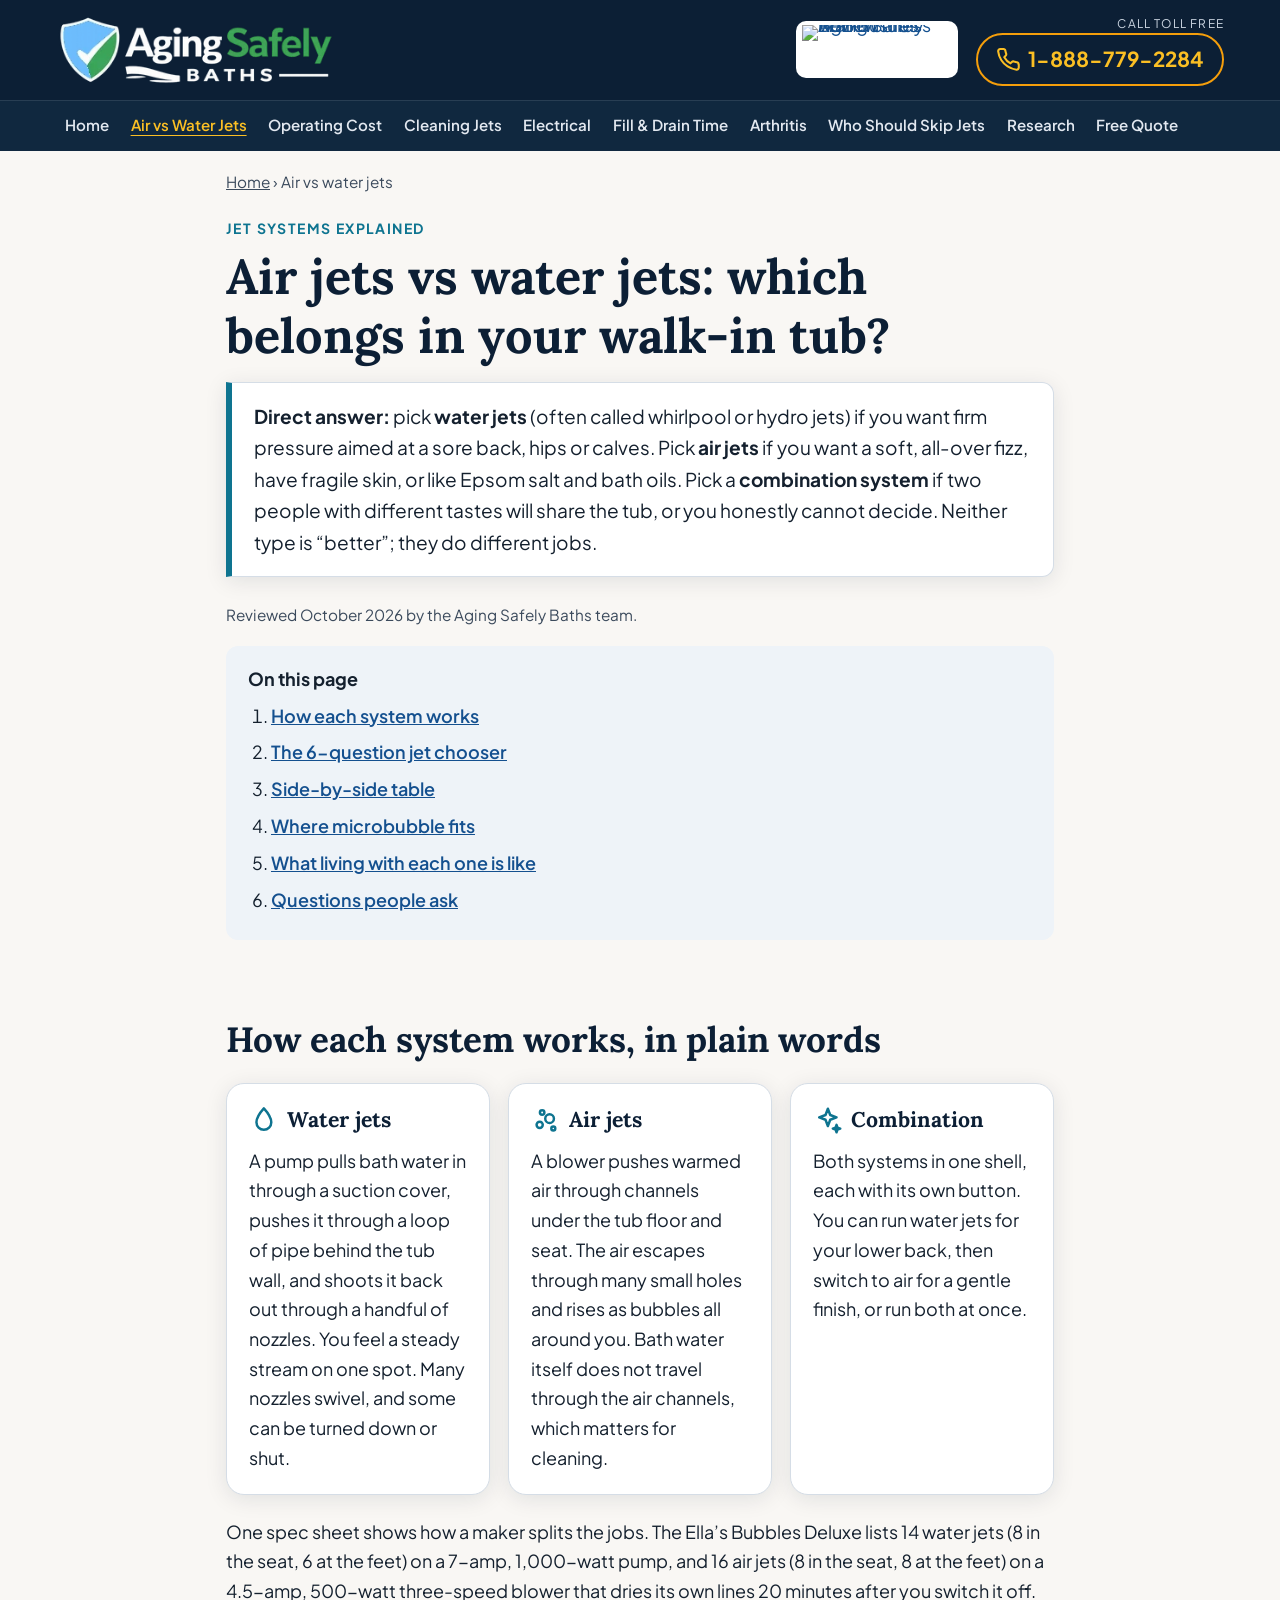
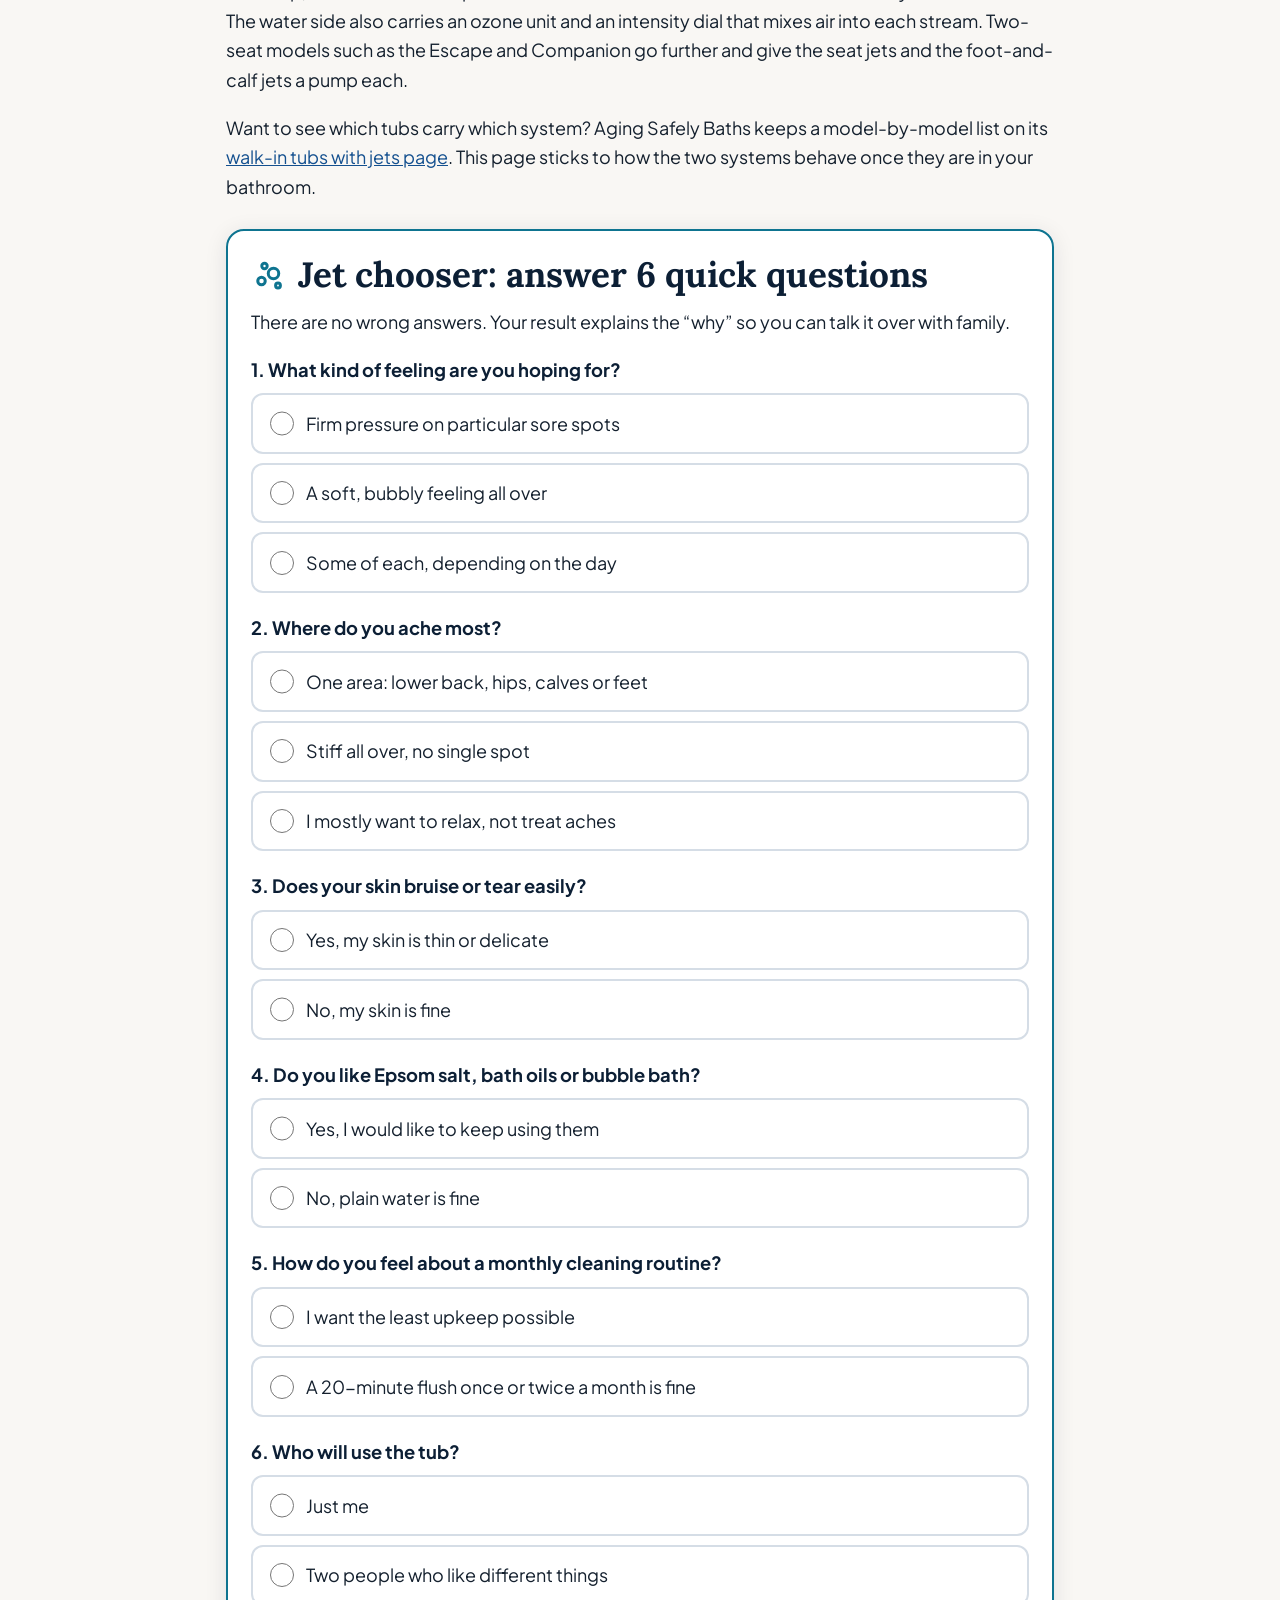
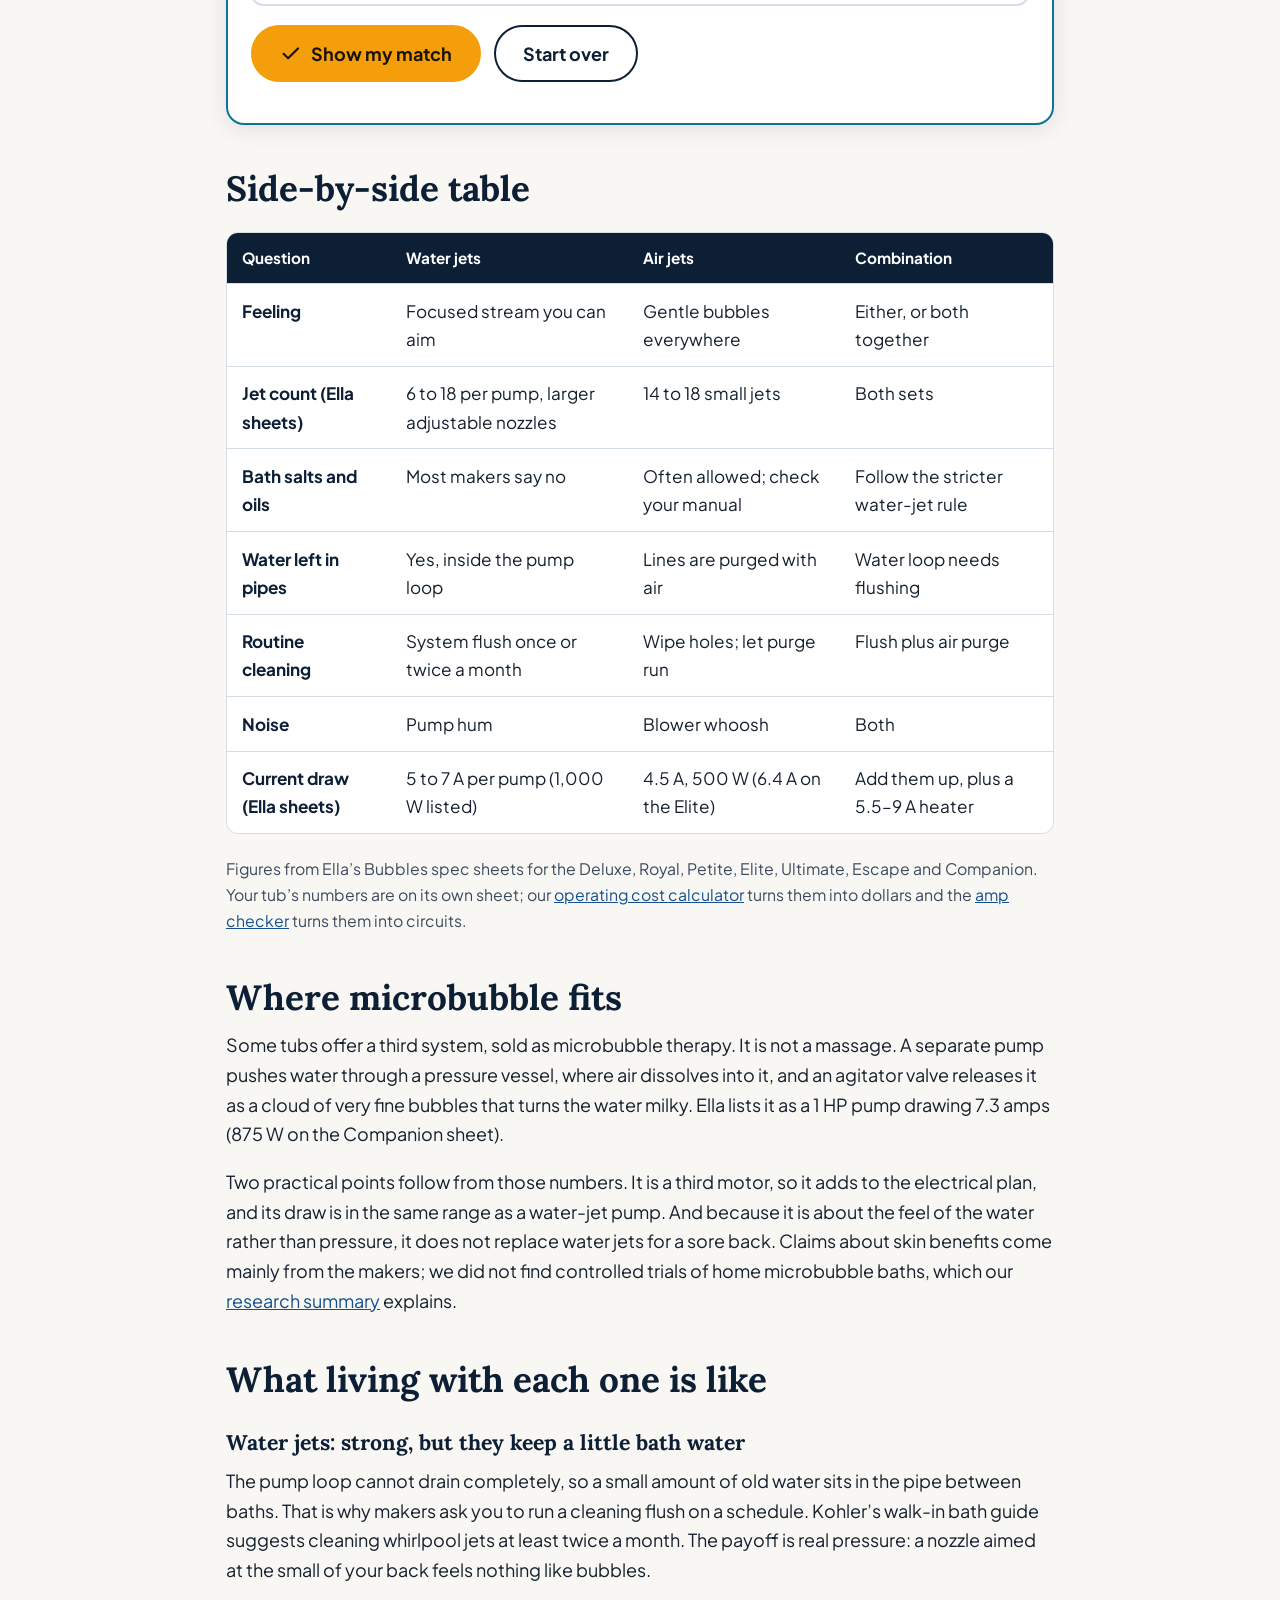
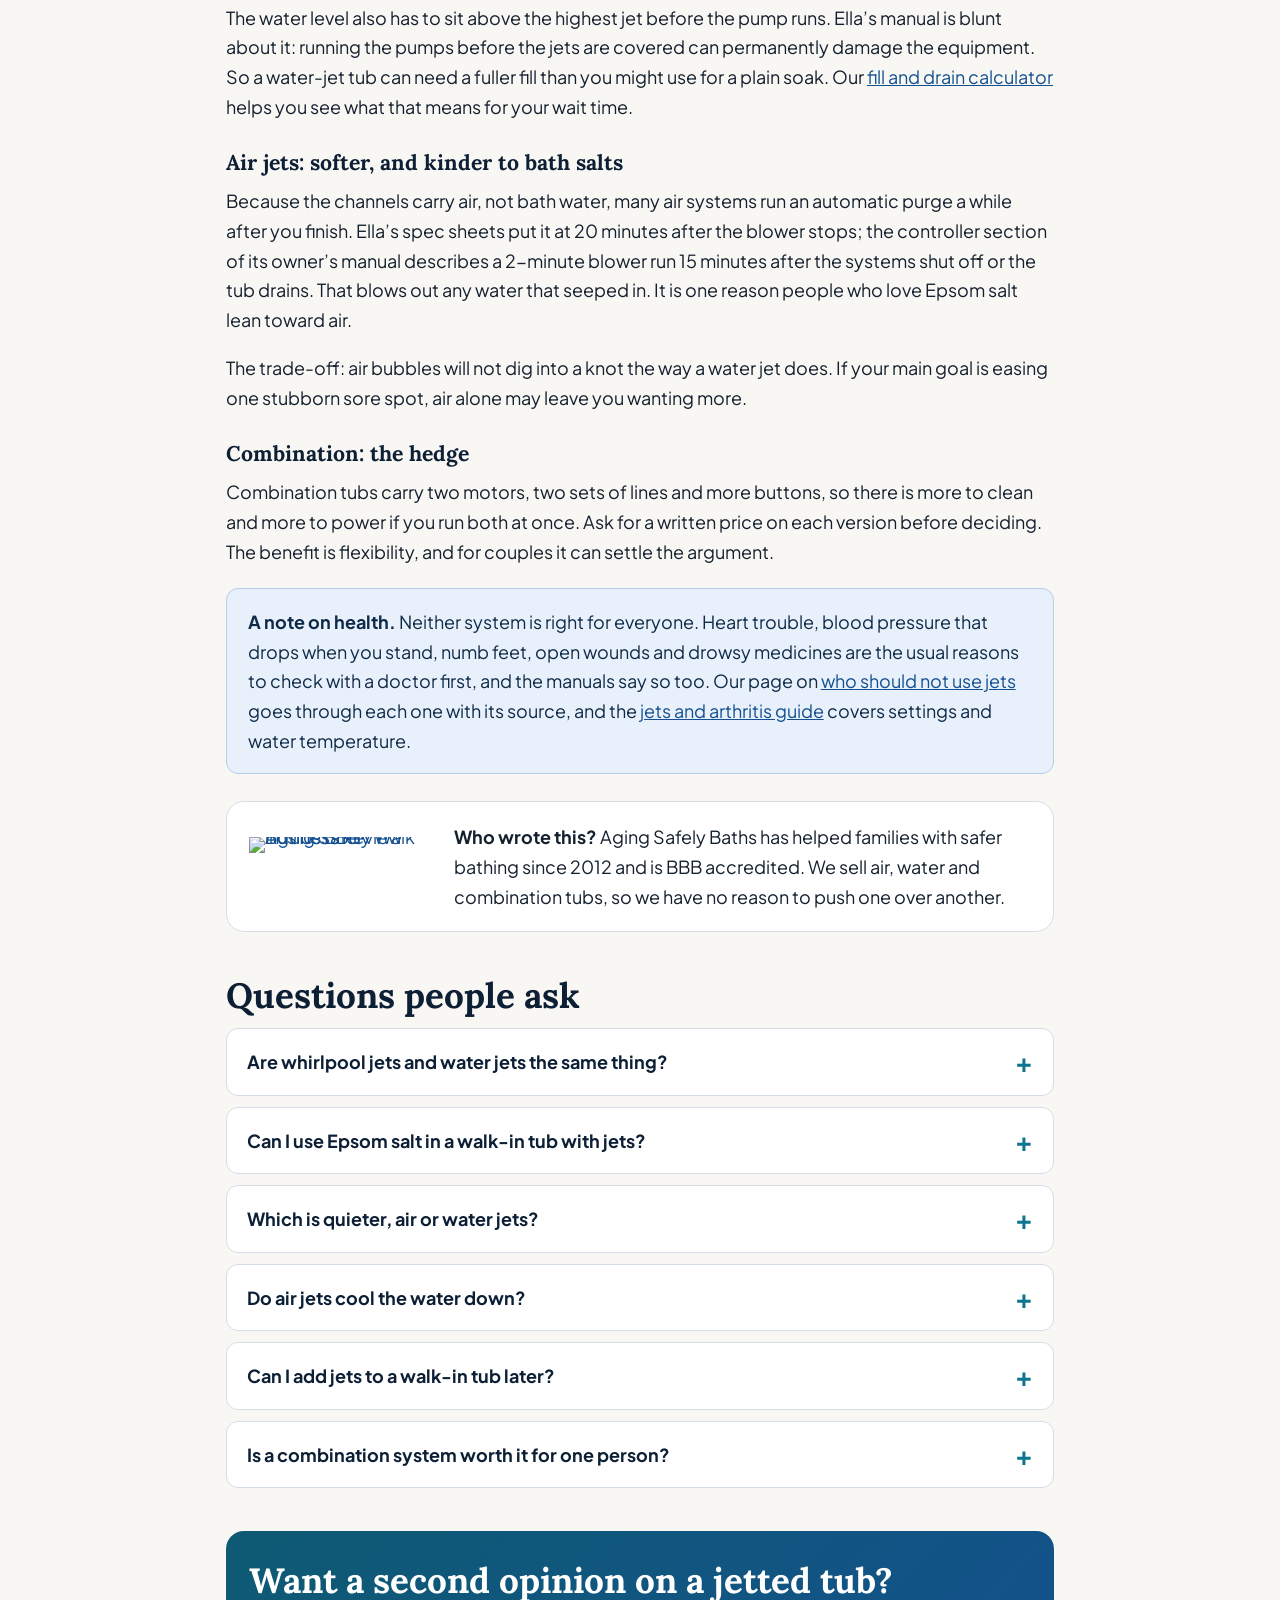
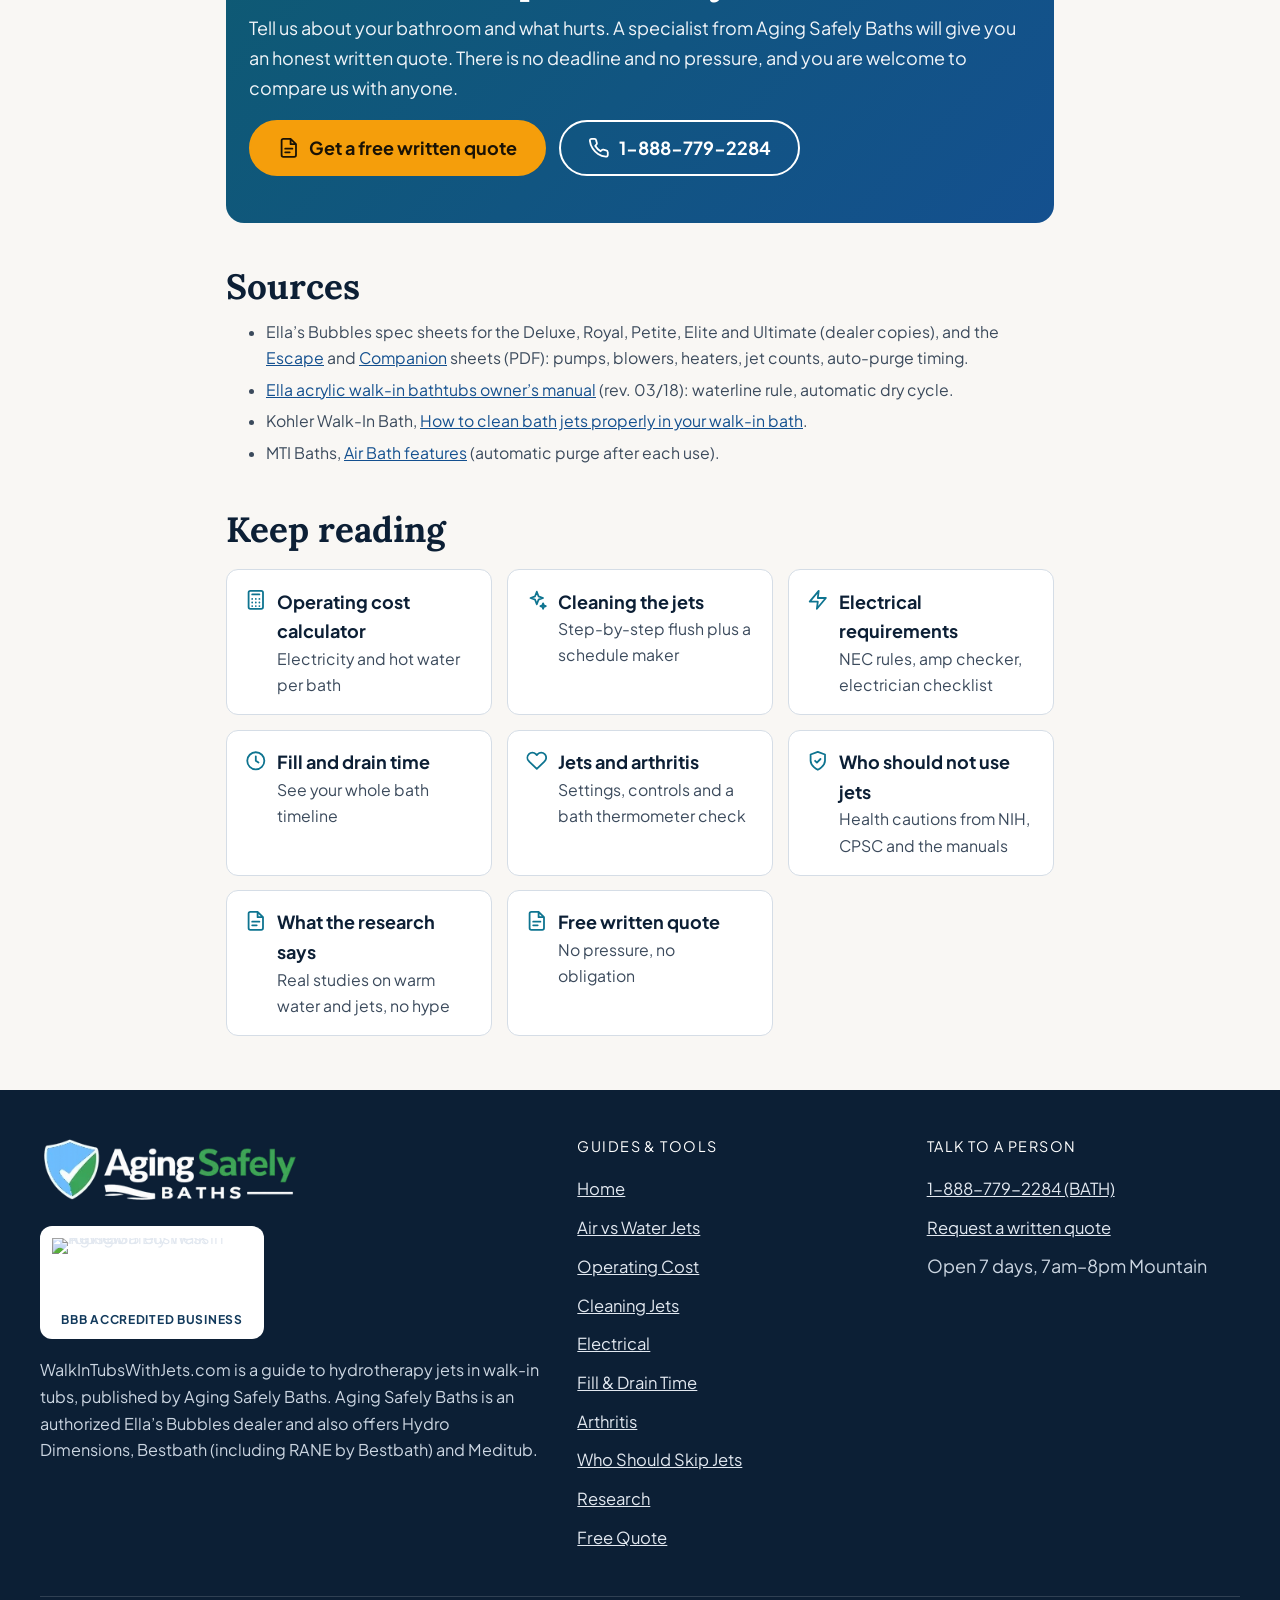
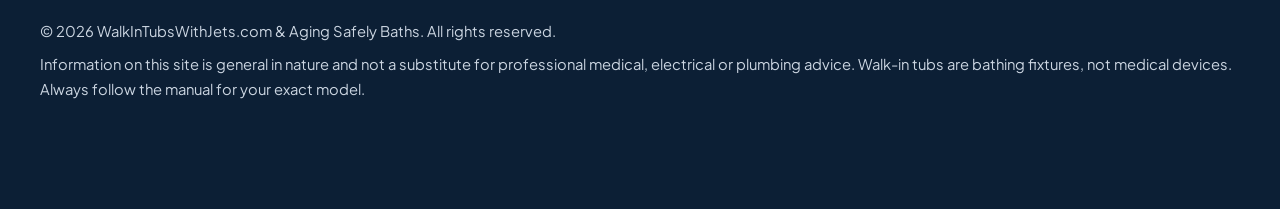
==== air-vs-water-jets/index.html @ 0295830b "Upgrade: verified spec, NEC and EIA numbers; direct answers; FormSubmit form; two new guides - Rebui" ====
<!DOCTYPE html>
<html lang="en">
<head>
<meta charset="UTF-8">
<meta name="viewport" content="width=device-width, initial-scale=1.0">
<link rel="icon" type="image/png" sizes="32x32" href="/aging-safely-favicon-32.png">
<link rel="icon" href="/favicon.ico" sizes="any">
<link rel="apple-touch-icon" sizes="180x180" href="/aging-safely-apple-touch-icon.png">
<title>Air Jets vs Water Jets in a Walk-In Tub: Which to Choose</title>
<meta name="description" content="Air jets or water (whirlpool) jets in a walk-in tub? A plain-English comparison, a 6-question jet chooser, and what each means for cleaning and bath salts.">
<link rel="canonical" href="https://walkintubswithjets.com/air-vs-water-jets/">
<meta name="robots" content="index, follow">
<meta property="og:type" content="article">
<meta property="og:site_name" content="Walk In Tubs With Jets">
<meta property="og:url" content="https://walkintubswithjets.com/air-vs-water-jets/">
<meta property="og:title" content="Air Jets vs Water Jets in a Walk-In Tub: Which to Choose">
<meta property="og:description" content="Air jets or water (whirlpool) jets in a walk-in tub? A plain-English comparison, a 6-question jet chooser, and what each means for cleaning and bath salts.">
<meta property="og:image" content="https://cdn.shopify.com/s/files/1/0932/0841/2441/files/handicap_bathtubs_with_shower_image.jpg?v=1740630611">
<meta name="twitter:card" content="summary_large_image">
<meta name="theme-color" content="#0c1f35">
<script type="application/ld+json">{"@context": "https://schema.org", "@type": "BreadcrumbList", "itemListElement": [{"@type": "ListItem", "position": 1, "name": "Home", "item": "https://walkintubswithjets.com/"}, {"@type": "ListItem", "position": 2, "name": "Air vs water jets", "item": "https://walkintubswithjets.com/air-vs-water-jets/"}]}</script>
<script type="application/ld+json">{"@context": "https://schema.org", "@type": "Article", "headline": "Air jets vs water jets: which belongs in your walk-in tub?", "name": "Air jets vs water jets: which belongs in your walk-in tub?", "description": "Air jets or water (whirlpool) jets in a walk-in tub? A plain-English comparison, a 6-question jet chooser, and what each means for cleaning and bath salts.", "url": "https://walkintubswithjets.com/air-vs-water-jets/", "inLanguage": "en-US", "dateModified": "2026-10-15", "image": "https://cdn.shopify.com/s/files/1/0932/0841/2441/files/handicap_bathtubs_with_shower_image.jpg?v=1740630611", "publisher": {"@type": "Organization", "name": "Aging Safely Baths", "url": "https://www.agingsafelybaths.com", "telephone": "+18887792284"}}</script>
<script type="application/ld+json">{"@context":"https://schema.org","@type":"FAQPage","mainEntity":[{"@type":"Question","name":"Are whirlpool jets and water jets the same thing?","acceptedAnswer":{"@type":"Answer","text":"Yes. Sellers use “whirlpool,” “hydro” and “water jets” for the same idea: a pump recirculates bath water through nozzles. “Air bath,” “air massage” and “air jets” all mean a blower pushing air through small holes."}},{"@type":"Question","name":"Can I use Epsom salt in a walk-in tub with jets?","acceptedAnswer":{"@type":"Answer","text":"It depends on the system and the maker. Most water-jet manuals warn against salts, oils and bubble bath because they foam or leave film in the pump loop. Many air-jet systems are more forgiving. Read the care section for your model, because using a banned product can affect the warranty."}},{"@type":"Question","name":"Which is quieter, air or water jets?","acceptedAnswer":{"@type":"Answer","text":"They sound different rather than one being silent. A water pump makes a steady hum; an air blower makes a louder rushing sound. If noise bothers you, ask to hear the tub running in a showroom or ask the dealer for a video."}},{"@type":"Question","name":"Do air jets cool the water down?","acceptedAnswer":{"@type":"Answer","text":"Blowing room air through bath water can take heat away. Some air systems warm the air first to reduce this; the spec sheet will say. An inline heater, if your tub has one, helps hold temperature during the soak, but it is meant to keep warm water warm, not heat cold water."}},{"@type":"Question","name":"Can I add jets to a walk-in tub later?","acceptedAnswer":{"@type":"Answer","text":"In practice, no. Jet plumbing, air channels and motors are built into the shell at the factory. Decide before you order."}},{"@type":"Question","name":"Is a combination system worth it for one person?","acceptedAnswer":{"@type":"Answer","text":"Only if you truly want both feelings. If your answers in the chooser above leaned clearly one way, a single system keeps cleaning and power draw simpler."}}]}</script>
<link rel="preconnect" href="https://fonts.googleapis.com">
<link rel="preconnect" href="https://fonts.gstatic.com" crossorigin>
<link rel="stylesheet" href="https://fonts.googleapis.com/css2?family=Lora:wght@600;700&family=Plus+Jakarta+Sans:wght@400;600;700;800&display=swap" media="print" onload="this.media='all'">
<noscript><link rel="stylesheet" href="https://fonts.googleapis.com/css2?family=Lora:wght@600;700&family=Plus+Jakarta+Sans:wght@400;600;700;800&display=swap"></noscript>
<link rel="stylesheet" href="/assets/jets.css">

</head>
<body>
<svg width="0" height="0" style="position:absolute" aria-hidden="true" focusable="false"><defs>
<symbol id="i-phone" viewBox="0 0 24 24"><path fill="none" stroke="currentColor" stroke-width="2" stroke-linecap="round" stroke-linejoin="round" d="M22 16.9v3a2 2 0 0 1-2.2 2 19.8 19.8 0 0 1-8.6-3.1 19.5 19.5 0 0 1-6-6A19.8 19.8 0 0 1 2.1 4.2 2 2 0 0 1 4.1 2h3a2 2 0 0 1 2 1.7c.1.9.4 1.8.7 2.7a2 2 0 0 1-.5 2.1L8 9.8a16 16 0 0 0 6 6l1.3-1.3a2 2 0 0 1 2.1-.4c.9.3 1.8.6 2.7.7a2 2 0 0 1 1.7 2z"/></symbol>
<symbol id="i-doc" viewBox="0 0 24 24"><path fill="none" stroke="currentColor" stroke-width="2" stroke-linecap="round" stroke-linejoin="round" d="M14 2H6a2 2 0 0 0-2 2v16a2 2 0 0 0 2 2h12a2 2 0 0 0 2-2V8zM14 2v6h6M8 13h8M8 17h5"/></symbol>
<symbol id="i-check" viewBox="0 0 24 24"><path fill="none" stroke="currentColor" stroke-width="2.4" stroke-linecap="round" stroke-linejoin="round" d="M20 6 9 17l-5-5"/></symbol>
<symbol id="i-air" viewBox="0 0 24 24"><g fill="none" stroke="currentColor" stroke-width="2"><circle cx="7" cy="16" r="2.5"/><circle cx="15" cy="11" r="3.5"/><circle cx="9" cy="6" r="1.8"/><circle cx="18" cy="19" r="1.6"/></g></symbol>
<symbol id="i-drop" viewBox="0 0 24 24"><path fill="none" stroke="currentColor" stroke-width="2" stroke-linejoin="round" d="M12 2.7s6 6.6 6 11.3a6 6 0 0 1-12 0c0-4.7 6-11.3 6-11.3z"/></symbol>
<symbol id="i-bolt" viewBox="0 0 24 24"><path fill="none" stroke="currentColor" stroke-width="2" stroke-linejoin="round" d="M13 2 3 14h9l-1 8 10-12h-9z"/></symbol>
<symbol id="i-calc" viewBox="0 0 24 24"><g fill="none" stroke="currentColor" stroke-width="2" stroke-linecap="round"><rect x="4" y="2" width="16" height="20" rx="2"/><path d="M8 6h8M8 11h.01M12 11h.01M16 11h.01M8 15h.01M12 15h.01M16 15h.01M8 19h.01M12 19h.01M16 19h.01"/></g></symbol>
<symbol id="i-clock" viewBox="0 0 24 24"><g fill="none" stroke="currentColor" stroke-width="2" stroke-linecap="round"><circle cx="12" cy="12" r="9.5"/><path d="M12 7v5l3 2"/></g></symbol>
<symbol id="i-spark" viewBox="0 0 24 24"><path fill="none" stroke="currentColor" stroke-width="2" stroke-linejoin="round" d="M12 3l1.9 5.1L19 10l-5.1 1.9L12 17l-1.9-5.1L5 10l5.1-1.9zM19 16l.8 2.2L22 19l-2.2.8L19 22l-.8-2.2L16 19l2.2-.8z"/></symbol>
<symbol id="i-heart" viewBox="0 0 24 24"><path fill="none" stroke="currentColor" stroke-width="2" stroke-linejoin="round" d="M20.8 4.6a5.5 5.5 0 0 0-7.8 0L12 5.7l-1-1.1a5.5 5.5 0 0 0-7.8 7.8l1 1.1L12 21l7.8-7.5 1-1.1a5.5 5.5 0 0 0 0-7.8z"/></symbol>
<symbol id="i-shield" viewBox="0 0 24 24"><path fill="none" stroke="currentColor" stroke-width="2" stroke-linejoin="round" d="M12 22s8-4 8-10V5l-8-3-8 3v7c0 6 8 10 8 10z"/><path fill="none" stroke="currentColor" stroke-width="2" stroke-linecap="round" stroke-linejoin="round" d="m9 12 2 2 4-4"/></symbol>
<symbol id="i-therm" viewBox="0 0 24 24"><path fill="none" stroke="currentColor" stroke-width="2" stroke-linecap="round" d="M14 14.8V4a2 2 0 0 0-4 0v10.8a4 4 0 1 0 4 0zM12 10v7"/></symbol>
<symbol id="i-menu" viewBox="0 0 24 24"><path fill="none" stroke="currentColor" stroke-width="2.2" stroke-linecap="round" d="M3 6h18M3 12h18M3 18h18"/></symbol>
<symbol id="i-arrow" viewBox="0 0 24 24"><path fill="none" stroke="currentColor" stroke-width="2.2" stroke-linecap="round" stroke-linejoin="round" d="M5 12h14M13 6l6 6-6 6"/></symbol>
<symbol id="i-print" viewBox="0 0 24 24"><path fill="none" stroke="currentColor" stroke-width="2" stroke-linejoin="round" d="M6 9V2h12v7M6 18H4a2 2 0 0 1-2-2v-5a2 2 0 0 1 2-2h16a2 2 0 0 1 2 2v5a2 2 0 0 1-2 2h-2M6 14h12v8H6z"/></symbol>
</defs></svg>
<a class="skip" href="#main">Skip to main content</a>
<header class="site-header">
  <div class="hdr">
    <a class="hdr-logo" href="/" aria-label="Walk In Tubs With Jets home"><img src="/assets/aging-safely-baths-logo-footer-dark.webp" width="280" height="74" alt="Aging Safely Baths"></a>
    <span class="bbb-chip"><a class="bbb-seal bbb-d" href="https://www.bbb.org/us/co/denver/profile/walk-in-tubs/aging-safely-walk-in-tubs-1296-90145069/#sealclick" target="_blank" rel="nofollow noopener" aria-label="BBB Accredited Business — Aging Safely Walk in Tubs"><img src="https://seal-alaskaoregonwesternwashington.bbb.org/seals/blue-seal-200-65-bbb-90145069.png" width="200" height="65" alt="Aging Safely Walk in Tubs BBB Business Review" loading="lazy" decoding="async"></a></span>
    <div class="hdr-phone"><small>Call toll free</small><a href="tel:+18887792284" aria-label="Call Aging Safely Baths at 1-888-779-2284"><svg class="ico" aria-hidden="true"><use href="#i-phone"/></svg> 1-888-779-2284</a></div>
  </div>
  <div class="bbb-m" role="note"><span class="bbb-chip"><a class="bbb-seal bbb-m-seal" href="https://www.bbb.org/us/co/denver/profile/walk-in-tubs/aging-safely-walk-in-tubs-1296-90145069/#sealclick" target="_blank" rel="nofollow noopener" aria-label="BBB Accredited Business — Aging Safely Walk in Tubs"><img src="https://seal-alaskaoregonwesternwashington.bbb.org/seals/blue-seal-200-65-bbb-90145069.png" width="200" height="65" alt="Aging Safely Walk in Tubs BBB Business Review" loading="lazy" decoding="async"></a></span><span>BBB accredited &mdash; <a class="bbb-lnk" href="https://www.bbb.org/us/co/denver/profile/walk-in-tubs/aging-safely-walk-in-tubs-1296-90145069/#sealclick" target="_blank" rel="nofollow noopener">tap for the listing</a>.</span></div>
  <nav class="gnav" aria-label="Guides"><div class="gnav-in"><button class="gnav-btn" type="button" aria-expanded="false" aria-controls="gnav-list"><svg class="ico" aria-hidden="true"><use href="#i-menu"/></svg> Guides &amp; tools</button><ul id="gnav-list"><li><a href="/">Home</a></li><li><a href="/air-vs-water-jets/" aria-current="page">Air vs Water Jets</a></li><li><a href="/walk-in-tub-operating-cost/">Operating Cost</a></li><li><a href="/how-to-clean-walk-in-tub-jets/">Cleaning Jets</a></li><li><a href="/walk-in-tub-electrical-requirements/">Electrical</a></li><li><a href="/walk-in-tub-fill-and-drain-time/">Fill &amp; Drain Time</a></li><li><a href="/jetted-walk-in-tub-arthritis/">Arthritis</a></li><li><a href="/who-should-not-use-jetted-tub/">Who Should Skip Jets</a></li><li><a href="/hydrotherapy-research/">Research</a></li><li><a href="/free-quote/">Free Quote</a></li></ul></div></nav>
</header>
<nav class="crumbs" aria-label="Breadcrumb"><a href="/">Home</a> &rsaquo; <span>Air vs water jets</span></nav>
<main id="main">

<div class="wrap">
<section class="pg-hero">
<span class="kicker">Jet systems explained</span>
<h1>Air jets vs water jets: which belongs in your walk-in tub?</h1>
<div class="answer"><p><strong>Direct answer:</strong> pick <strong>water jets</strong> (often called whirlpool or hydro jets) if you want firm pressure aimed at a sore back, hips or calves. Pick <strong>air jets</strong> if you want a soft, all-over fizz, have fragile skin, or like Epsom salt and bath oils. Pick a <strong>combination system</strong> if two people with different tastes will share the tub, or you honestly cannot decide. Neither type is &ldquo;better&rdquo;; they do different jobs.</p></div>
<p class="updated">Reviewed October 2026 by the Aging Safely Baths team.</p>
<div class="toc"><strong>On this page</strong><ol>
<li><a href="#how">How each system works</a></li>
<li><a href="#chooser">The 6-question jet chooser</a></li>
<li><a href="#table">Side-by-side table</a></li>
<li><a href="#micro">Where microbubble fits</a></li>
<li><a href="#living">What living with each one is like</a></li>
<li><a href="#faq">Questions people ask</a></li></ol></div>
</section>

<h2 id="how">How each system works, in plain words</h2>
<div class="cards">
<div class="card"><h3><svg class="ico" aria-hidden="true"><use href="#i-drop"/></svg> Water jets</h3><p>A pump pulls bath water in through a suction cover, pushes it through a loop of pipe behind the tub wall, and shoots it back out through a handful of nozzles. You feel a steady stream on one spot. Many nozzles swivel, and some can be turned down or shut.</p></div>
<div class="card"><h3><svg class="ico" aria-hidden="true"><use href="#i-air"/></svg> Air jets</h3><p>A blower pushes warmed air through channels under the tub floor and seat. The air escapes through many small holes and rises as bubbles all around you. Bath water itself does not travel through the air channels, which matters for cleaning.</p></div>
<div class="card"><h3><svg class="ico" aria-hidden="true"><use href="#i-spark"/></svg> Combination</h3><p>Both systems in one shell, each with its own button. You can run water jets for your lower back, then switch to air for a gentle finish, or run both at once.</p></div>
</div>
<p>One spec sheet shows how a maker splits the jobs. The Ella&rsquo;s Bubbles Deluxe lists 14 water jets (8 in the seat, 6 at the feet) on a 7-amp, 1,000-watt pump, and 16 air jets (8 in the seat, 8 at the feet) on a 4.5-amp, 500-watt three-speed blower that dries its own lines 20 minutes after you switch it off. The water side also carries an ozone unit and an intensity dial that mixes air into each stream. Two-seat models such as the Escape and Companion go further and give the seat jets and the foot-and-calf jets a pump each.</p>
<p>Want to see which tubs carry which system? Aging Safely Baths keeps a model-by-model list on its <a href="https://www.agingsafelybaths.com/walk-in-tubs-with-jets/">walk-in tubs with jets page</a>. This page sticks to how the two systems behave once they are in your bathroom.</p>

<section class="tool" id="chooser" aria-labelledby="ch-h">
<div class="tool-head"><svg class="ico" aria-hidden="true"><use href="#i-air"/></svg><h2 id="ch-h">Jet chooser: answer 6 quick questions</h2></div>
<p>There are no wrong answers. Your result explains the &ldquo;why&rdquo; so you can talk it over with family.</p>
<form id="chooser-form" novalidate>
<fieldset><legend>1. What kind of feeling are you hoping for?</legend><div class="opts">
<label class="opt"><input type="radio" name="q1" value="w2"> Firm pressure on particular sore spots</label>
<label class="opt"><input type="radio" name="q1" value="a2"> A soft, bubbly feeling all over</label>
<label class="opt"><input type="radio" name="q1" value="c2"> Some of each, depending on the day</label></div></fieldset>
<fieldset><legend>2. Where do you ache most?</legend><div class="opts">
<label class="opt"><input type="radio" name="q2" value="w1"> One area: lower back, hips, calves or feet</label>
<label class="opt"><input type="radio" name="q2" value="a1"> Stiff all over, no single spot</label>
<label class="opt"><input type="radio" name="q2" value="n0"> I mostly want to relax, not treat aches</label></div></fieldset>
<fieldset><legend>3. Does your skin bruise or tear easily?</legend><div class="opts">
<label class="opt"><input type="radio" name="q3" value="a2"> Yes, my skin is thin or delicate</label>
<label class="opt"><input type="radio" name="q3" value="n0"> No, my skin is fine</label></div></fieldset>
<fieldset><legend>4. Do you like Epsom salt, bath oils or bubble bath?</legend><div class="opts">
<label class="opt"><input type="radio" name="q4" value="a2"> Yes, I would like to keep using them</label>
<label class="opt"><input type="radio" name="q4" value="n0"> No, plain water is fine</label></div></fieldset>
<fieldset><legend>5. How do you feel about a monthly cleaning routine?</legend><div class="opts">
<label class="opt"><input type="radio" name="q5" value="a1"> I want the least upkeep possible</label>
<label class="opt"><input type="radio" name="q5" value="n0"> A 20-minute flush once or twice a month is fine</label></div></fieldset>
<fieldset><legend>6. Who will use the tub?</legend><div class="opts">
<label class="opt"><input type="radio" name="q6" value="n0"> Just me</label>
<label class="opt"><input type="radio" name="q6" value="c2"> Two people who like different things</label></div></fieldset>
<div class="btn-row"><button class="btn btn-pri" type="submit"><svg class="ico" aria-hidden="true"><use href="#i-check"/></svg> Show my match</button><button class="btn btn-sec" type="reset">Start over</button></div>
</form>
<div class="result" id="chooser-out" aria-live="polite"></div>
</section>

<h2 id="table">Side-by-side table</h2>
<div class="tbl" tabindex="0" role="region" aria-label="Scrollable table"><table>
<thead><tr><th>Question</th><th>Water jets</th><th>Air jets</th><th>Combination</th></tr></thead>
<tbody>
<tr><td>Feeling</td><td>Focused stream you can aim</td><td>Gentle bubbles everywhere</td><td>Either, or both together</td></tr>
<tr><td>Jet count (Ella sheets)</td><td>6 to 18 per pump, larger adjustable nozzles</td><td>14 to 18 small jets</td><td>Both sets</td></tr>
<tr><td>Bath salts and oils</td><td>Most makers say no</td><td>Often allowed; check your manual</td><td>Follow the stricter water-jet rule</td></tr>
<tr><td>Water left in pipes</td><td>Yes, inside the pump loop</td><td>Lines are purged with air</td><td>Water loop needs flushing</td></tr>
<tr><td>Routine cleaning</td><td>System flush once or twice a month</td><td>Wipe holes; let purge run</td><td>Flush plus air purge</td></tr>
<tr><td>Noise</td><td>Pump hum</td><td>Blower whoosh</td><td>Both</td></tr>
<tr><td>Current draw (Ella sheets)</td><td>5 to 7 A per pump (1,000 W listed)</td><td>4.5 A, 500 W (6.4 A on the Elite)</td><td>Add them up, plus a 5.5&ndash;9 A heater</td></tr>
</tbody></table></div>
<p class="src">Figures from Ella&rsquo;s Bubbles spec sheets for the Deluxe, Royal, Petite, Elite, Ultimate, Escape and Companion. Your tub&rsquo;s numbers are on its own sheet; our <a href="/walk-in-tub-operating-cost/">operating cost calculator</a> turns them into dollars and the <a href="/walk-in-tub-electrical-requirements/">amp checker</a> turns them into circuits.</p>

<h2 id="micro">Where microbubble fits</h2>
<p>Some tubs offer a third system, sold as microbubble therapy. It is not a massage. A separate pump pushes water through a pressure vessel, where air dissolves into it, and an agitator valve releases it as a cloud of very fine bubbles that turns the water milky. Ella lists it as a 1 HP pump drawing 7.3 amps (875 W on the Companion sheet).</p>
<p>Two practical points follow from those numbers. It is a third motor, so it adds to the electrical plan, and its draw is in the same range as a water-jet pump. And because it is about the feel of the water rather than pressure, it does not replace water jets for a sore back. Claims about skin benefits come mainly from the makers; we did not find controlled trials of home microbubble baths, which our <a href="/hydrotherapy-research/">research summary</a> explains.</p>

<h2 id="living">What living with each one is like</h2>
<h3>Water jets: strong, but they keep a little bath water</h3>
<p>The pump loop cannot drain completely, so a small amount of old water sits in the pipe between baths. That is why makers ask you to run a cleaning flush on a schedule. Kohler&rsquo;s walk-in bath guide suggests cleaning whirlpool jets at least twice a month. The payoff is real pressure: a nozzle aimed at the small of your back feels nothing like bubbles.</p>
<p>The water level also has to sit above the highest jet before the pump runs. Ella&rsquo;s manual is blunt about it: running the pumps before the jets are covered can permanently damage the equipment. So a water-jet tub can need a fuller fill than you might use for a plain soak. Our <a href="/walk-in-tub-fill-and-drain-time/">fill and drain calculator</a> helps you see what that means for your wait time.</p>
<h3>Air jets: softer, and kinder to bath salts</h3>
<p>Because the channels carry air, not bath water, many air systems run an automatic purge a while after you finish. Ella&rsquo;s spec sheets put it at 20 minutes after the blower stops; the controller section of its owner&rsquo;s manual describes a 2-minute blower run 15 minutes after the systems shut off or the tub drains. That blows out any water that seeped in. It is one reason people who love Epsom salt lean toward air.</p>
<p>The trade-off: air bubbles will not dig into a knot the way a water jet does. If your main goal is easing one stubborn sore spot, air alone may leave you wanting more.</p>
<h3>Combination: the hedge</h3>
<p>Combination tubs carry two motors, two sets of lines and more buttons, so there is more to clean and more to power if you run both at once. Ask for a written price on each version before deciding. The benefit is flexibility, and for couples it can settle the argument.</p>

<div class="note note-info"><p><strong>A note on health.</strong> Neither system is right for everyone. Heart trouble, blood pressure that drops when you stand, numb feet, open wounds and drowsy medicines are the usual reasons to check with a doctor first, and the manuals say so too. Our page on <a href="/who-should-not-use-jetted-tub/">who should not use jets</a> goes through each one with its source, and the <a href="/jetted-walk-in-tub-arthritis/">jets and arthritis guide</a> covers settings and water temperature.</p></div>

<div class="trust-row"><a class="bbb-seal bbb-v" href="https://www.bbb.org/us/co/denver/profile/walk-in-tubs/aging-safely-walk-in-tubs-1296-90145069/#sealclick" target="_blank" rel="nofollow noopener" aria-label="BBB Accredited Business — Aging Safely Walk in Tubs"><img src="https://seal-alaskaoregonwesternwashington.bbb.org/seals/blue-seal-200-65-bbb-90145069.png" width="200" height="65" alt="Aging Safely Walk in Tubs BBB Business Review" loading="lazy" decoding="async"></a><p><strong>Who wrote this?</strong> Aging Safely Baths has helped families with safer bathing since 2012 and is BBB accredited. We sell air, water and combination tubs, so we have no reason to push one over another.</p></div>

<section class="faq" id="faq"><h2>Questions people ask</h2><details><summary>Are whirlpool jets and water jets the same thing?</summary><div class="a"><p>Yes. Sellers use &ldquo;whirlpool,&rdquo; &ldquo;hydro&rdquo; and &ldquo;water jets&rdquo; for the same idea: a pump recirculates bath water through nozzles. &ldquo;Air bath,&rdquo; &ldquo;air massage&rdquo; and &ldquo;air jets&rdquo; all mean a blower pushing air through small holes.</p></div></details><details><summary>Can I use Epsom salt in a walk-in tub with jets?</summary><div class="a"><p>It depends on the system and the maker. Most water-jet manuals warn against salts, oils and bubble bath because they foam or leave film in the pump loop. Many air-jet systems are more forgiving. Read the care section for your model, because using a banned product can affect the warranty.</p></div></details><details><summary>Which is quieter, air or water jets?</summary><div class="a"><p>They sound different rather than one being silent. A water pump makes a steady hum; an air blower makes a louder rushing sound. If noise bothers you, ask to hear the tub running in a showroom or ask the dealer for a video.</p></div></details><details><summary>Do air jets cool the water down?</summary><div class="a"><p>Blowing room air through bath water can take heat away. Some air systems warm the air first to reduce this; the spec sheet will say. An inline heater, if your tub has one, helps hold temperature during the soak, but it is meant to keep warm water warm, not heat cold water.</p></div></details><details><summary>Can I add jets to a walk-in tub later?</summary><div class="a"><p>In practice, no. Jet plumbing, air channels and motors are built into the shell at the factory. Decide before you order.</p></div></details><details><summary>Is a combination system worth it for one person?</summary><div class="a"><p>Only if you truly want both feelings. If your answers in the chooser above leaned clearly one way, a single system keeps cleaning and power draw simpler.</p></div></details></section>
<section class="cta-band no-print"><h2>Want a second opinion on a jetted tub?</h2><p>Tell us about your bathroom and what hurts. A specialist from Aging Safely Baths will give you an honest written quote. There is no deadline and no pressure, and you are welcome to compare us with anyone.</p><div class="btn-row"><a class="btn btn-pri" href="/free-quote/"><svg class="ico" aria-hidden="true"><use href="#i-doc"/></svg> Get a free written quote</a><a class="btn btn-sec" href="tel:+18887792284"><svg class="ico" aria-hidden="true"><use href="#i-phone"/></svg> 1-888-779-2284</a></div></section>
<h2>Sources</h2>
<ul class="src">
<li>Ella&rsquo;s Bubbles spec sheets for the Deluxe, Royal, Petite, Elite and Ultimate (dealer copies), and the <a href="https://cdn.shopify.com/s/files/1/0686/3156/0499/files/escape.pdf" rel="nofollow">Escape</a> and <a href="https://cdn.shopify.com/s/files/1/0686/3156/0499/files/companion.pdf" rel="nofollow">Companion</a> sheets (PDF): pumps, blowers, heaters, jet counts, auto-purge timing.</li>
<li><a href="https://images.homedepot-static.com/catalog/pdfImages/2f/2f91c6cf-2ff9-4425-a70d-ab96e7309412.pdf" rel="nofollow">Ella acrylic walk-in bathtubs owner&rsquo;s manual</a> (rev. 03/18): waterline rule, automatic dry cycle.</li>
<li>Kohler Walk-In Bath, <a href="https://www.kohlerwalkinbath.com/blog/how-to-clean-bath-jets-properly-in-your-walk-in-bath/">How to clean bath jets properly in your walk-in bath</a>.</li>
<li>MTI Baths, <a href="https://www.mtibaths.com/about-mti/about-specialty-baths/walk-in-tub/air-bath">Air Bath features</a> (automatic purge after each use).</li>
</ul>
<h2>Keep reading</h2><div class="related"><a href="/walk-in-tub-operating-cost/"><svg class="ico" aria-hidden="true"><use href="#i-calc"/></svg><div>Operating cost calculator<span>Electricity and hot water per bath</span></div></a><a href="/how-to-clean-walk-in-tub-jets/"><svg class="ico" aria-hidden="true"><use href="#i-spark"/></svg><div>Cleaning the jets<span>Step-by-step flush plus a schedule maker</span></div></a><a href="/walk-in-tub-electrical-requirements/"><svg class="ico" aria-hidden="true"><use href="#i-bolt"/></svg><div>Electrical requirements<span>NEC rules, amp checker, electrician checklist</span></div></a><a href="/walk-in-tub-fill-and-drain-time/"><svg class="ico" aria-hidden="true"><use href="#i-clock"/></svg><div>Fill and drain time<span>See your whole bath timeline</span></div></a><a href="/jetted-walk-in-tub-arthritis/"><svg class="ico" aria-hidden="true"><use href="#i-heart"/></svg><div>Jets and arthritis<span>Settings, controls and a bath thermometer check</span></div></a><a href="/who-should-not-use-jetted-tub/"><svg class="ico" aria-hidden="true"><use href="#i-shield"/></svg><div>Who should not use jets<span>Health cautions from NIH, CPSC and the manuals</span></div></a><a href="/hydrotherapy-research/"><svg class="ico" aria-hidden="true"><use href="#i-doc"/></svg><div>What the research says<span>Real studies on warm water and jets, no hype</span></div></a><a href="/free-quote/"><svg class="ico" aria-hidden="true"><use href="#i-doc"/></svg><div>Free written quote<span>No pressure, no obligation</span></div></a></div>
</div>

</main>
<footer>
  <div class="ft-grid">
    <div class="ft-brand">
      <img class="ft-logo" src="/assets/aging-safely-baths-logo-footer-dark.webp" width="260" height="69" alt="Aging Safely Baths" loading="lazy">
      <div class="bbb-fcard"><a class="bbb-seal bbb-f" href="https://www.bbb.org/us/co/denver/profile/walk-in-tubs/aging-safely-walk-in-tubs-1296-90145069/#sealclick" target="_blank" rel="nofollow noopener" aria-label="BBB Accredited Business — Aging Safely Walk in Tubs"><img src="https://seal-alaskaoregonwesternwashington.bbb.org/seals/blue-seal-200-65-bbb-90145069.png" width="200" height="65" alt="Aging Safely Walk in Tubs BBB Business Review" loading="lazy" decoding="async"></a><b>BBB Accredited Business</b></div>
      <p>WalkInTubsWithJets.com is a guide to hydrotherapy jets in walk-in tubs, published by Aging Safely Baths. Aging Safely Baths is an authorized Ella&rsquo;s Bubbles dealer and also offers Hydro Dimensions, Bestbath (including RANE by Bestbath) and Meditub.</p>
    </div>
    <div>
      <p class="ft-h">Guides &amp; tools</p>
      <ul><li><a href="/">Home</a></li><li><a href="/air-vs-water-jets/">Air vs Water Jets</a></li><li><a href="/walk-in-tub-operating-cost/">Operating Cost</a></li><li><a href="/how-to-clean-walk-in-tub-jets/">Cleaning Jets</a></li><li><a href="/walk-in-tub-electrical-requirements/">Electrical</a></li><li><a href="/walk-in-tub-fill-and-drain-time/">Fill &amp; Drain Time</a></li><li><a href="/jetted-walk-in-tub-arthritis/">Arthritis</a></li><li><a href="/who-should-not-use-jetted-tub/">Who Should Skip Jets</a></li><li><a href="/hydrotherapy-research/">Research</a></li><li><a href="/free-quote/">Free Quote</a></li></ul>
    </div>
    <div>
      <p class="ft-h">Talk to a person</p>
      <ul>
        <li><a href="tel:+18887792284">1-888-779-2284 (BATH)</a></li>
        <li><a href="/free-quote/">Request a written quote</a></li>
        <li>Open 7 days, 7am&ndash;8pm Mountain</li>
      </ul>
    </div>
  </div>
  <div class="ft-bottom">
    <div>&copy; <span id="yr">2026</span> WalkInTubsWithJets.com &amp; Aging Safely Baths. All rights reserved.</div>
    <div>Information on this site is general in nature and not a substitute for professional medical, electrical or plumbing advice. Walk-in tubs are bathing fixtures, not medical devices. Always follow the manual for your exact model.</div>
  </div>
</footer>
<div class="mbar"><a class="m-call" href="tel:+18887792284"><svg class="ico" aria-hidden="true"><use href="#i-phone"/></svg> Call</a><a class="m-quote" href="/free-quote/"><svg class="ico" aria-hidden="true"><use href="#i-doc"/></svg> Free quote</a></div>
<script src="/assets/jets.js" defer></script>
<script>
(function(){
 var f=document.getElementById('chooser-form'),out=document.getElementById('chooser-out');
 f.addEventListener('reset',function(){out.innerHTML='';});
 f.addEventListener('submit',function(e){e.preventDefault();
  var s={w:0,a:0,c:0},missing=[],why={w:[],a:[],c:[]};
  var reasons={q1:{w2:'you want firm pressure on sore spots',a2:'you want a soft, all-over feeling',c2:'you want different feelings on different days'},
   q2:{w1:'your aches sit in one area a jet can aim at',a1:'your stiffness is all over rather than in one spot'},
   q3:{a2:'delicate skin does better with bubbles than a pressure stream'},
   q4:{a2:'you want to keep using salts or oils, which many water-jet manuals rule out'},
   q5:{a1:'you want the least upkeep, and air lines purge themselves'},
   q6:{c2:'two people with different tastes will share the tub'}};
  for(var i=1;i<=6;i++){var r=f.querySelector('input[name=q'+i+']:checked');if(!r){missing.push(i);continue;}
   var t=r.value[0],n=+r.value[1];if(t!=='n'){s[t]+=n;var why1=reasons['q'+i][r.value];if(why1)why[t].push(why1);}}
  if(missing.length){out.innerHTML='<p><strong>Please answer question'+(missing.length>1?'s ':' ')+missing.join(', ')+'.</strong></p>';out.querySelector('p').setAttribute('role','alert');return;}
  var best,label,blurb;
  if(s.c>=2||(s.w>0&&s.a>0&&Math.abs(s.w-s.a)<=1)){best='c';label='A combination system';blurb='You want both kinds of comfort. A combination tub lets you run water jets for a sore spot and air for a gentle finish.';}
  else if(s.w>s.a){best='w';label='Water (whirlpool) jets';blurb='You are after targeted pressure. Plan on a cleaning flush once or twice a month and plain water only.';}
  else{best='a';label='Air jets';blurb='Gentle, all-over bubbles suit you, with simpler upkeep. If you ever want firm pressure, ask about combination models.';}
  var list=why[best].concat(best==='c'?why.w.concat(why.a):[]);
  var html='<h3>Your best match: '+label+'</h3><p>'+blurb+'</p>';
  if(list.length){html+='<p><strong>Why:</strong></p><ul>'+list.map(function(x){return '<li>'+x.charAt(0).toUpperCase()+x.slice(1)+'.</li>';}).join('')+'</ul>';}
  html+='<p>Score: water '+s.w+', air '+s.a+', both '+s.c+'.</p><p><a href="/free-quote/">Ask us which models fit this match</a> or call <a href="tel:+18887792284">1-888-779-2284</a>.</p>';
  out.innerHTML=html;out.scrollIntoView({behavior:'smooth',block:'nearest'});
 });
})();
</script>
</body>
</html>
---- assets/jets.css ----
/* walkintubswithjets.com guide pages: large type, high contrast, phone first */
:root{
  --navy:#0c1f35;--navy2:#152d48;--blue:#14508f;--teal:#0e7490;--gold:#b45309;--gold-lt:#f59e0b;
  --cream:#f9f7f4;--white:#fff;--line:#d5dde6;--soft:#eef3f8;--text:#14202e;--mid:#3b4a5c;
  --ok:#166534;--okbg:#e8f6ec;--warn:#92400e;--warnbg:#fff4e0;
  --r:12px;--rl:18px;--shadow:0 4px 22px rgba(12,31,53,.10)
}
*,*::before,*::after{box-sizing:border-box}
html{font-size:112.5%;-webkit-text-size-adjust:100%}
body{margin:0;font-family:'Plus Jakarta Sans',system-ui,-apple-system,'Segoe UI',sans-serif;color:var(--text);background:var(--cream);line-height:1.65;-webkit-font-smoothing:antialiased;overflow-x:hidden}
h1,h2,h3{font-family:'Lora',Georgia,serif;line-height:1.2;color:var(--navy);margin:0 0 .6rem}
h1{font-size:clamp(1.75rem,5.2vw,2.7rem)}
h2{font-size:clamp(1.4rem,3.6vw,1.95rem);margin-top:2.4rem}
h3{font-size:1.18rem;margin-top:1.6rem}
p,ul,ol{margin:0 0 1rem}
li{margin-bottom:.4rem}
a{color:var(--blue)}
a:hover{color:var(--navy)}
img{max-width:100%;height:auto;display:block}
.ico{width:1.2em;height:1.2em;flex:0 0 auto;vertical-align:-.2em}
.skip{position:absolute;left:-999px;top:0;background:#fff;color:var(--navy);padding:.6rem 1rem;z-index:300}
.skip:focus{left:8px}
:focus-visible{outline:3px solid var(--gold-lt);outline-offset:2px}

/* header */
.site-header{background:var(--navy);position:relative;z-index:100}
.hdr{max-width:1200px;margin:0 auto;padding:.7rem 16px;display:flex;align-items:center;gap:1rem}
.hdr-logo{flex:0 1 auto;line-height:0}
.hdr-logo img{width:280px;max-width:100%;height:auto}
.hdr .bbb-chip{display:inline-flex;background:#fff;border-radius:10px;padding:4px 6px;line-height:0;margin-left:auto}
.hdr .bbb-d{width:150px}
.hdr-phone{display:flex;flex-direction:column;align-items:flex-end}
.hdr-phone small{font-size:.66rem;color:#cbd5e1;text-transform:uppercase;letter-spacing:.1em}
.hdr-phone a{display:inline-flex;align-items:center;gap:.4rem;font-size:1.15rem;font-weight:700;color:#fbbf24;white-space:nowrap;padding:.4rem 1rem;border:2px solid var(--gold-lt);border-radius:50px;text-decoration:none}
.hdr-phone a:hover{background:var(--gold-lt);color:var(--navy)}
.bbb-seal{display:inline-block;line-height:0;text-decoration:none!important;border:0}
.bbb-seal img{display:block;width:100%;height:auto}
.bbb-m{display:none;align-items:center;justify-content:center;gap:12px;padding:8px 16px;background:var(--navy);border-top:1px solid rgba(255,255,255,.12);color:#e2e8f0;font-size:.8rem;font-weight:600;line-height:1.35}
.bbb-m .bbb-chip{display:inline-flex;background:#fff;border-radius:10px;padding:4px 6px;line-height:0}
.bbb-m .bbb-seal{width:138px}
.bbb-m a.bbb-lnk{color:#fbbf24}

/* nav */
.gnav{background:#10283f;border-top:1px solid rgba(255,255,255,.1)}
.gnav-in{max-width:1200px;margin:0 auto;padding:0 16px;display:flex;align-items:center}
.gnav-btn{display:none;align-items:center;gap:.5rem;background:none;border:2px solid rgba(255,255,255,.35);color:#fff;font:inherit;font-weight:700;font-size:.95rem;padding:.45rem .9rem;border-radius:10px;margin:.5rem 0;cursor:pointer}
.gnav ul{list-style:none;margin:0;padding:0;display:flex;flex-wrap:wrap;gap:.1rem .2rem}
.gnav li{margin:0}
.gnav a{display:block;color:#e2e8f0;text-decoration:none;font-size:.84rem;font-weight:600;padding:.7rem .5rem}
.gnav a:hover,.gnav a[aria-current=page]{color:#fbbf24;text-decoration:underline;text-underline-offset:4px}

/* layout */
.crumbs{max-width:860px;margin:0 auto;padding:1rem 16px 0;font-size:.85rem;color:var(--mid)}
.crumbs a{color:var(--mid)}
.wrap{max-width:860px;margin:0 auto;padding:0 16px}
.wide{max-width:1100px;margin:0 auto;padding:0 16px}
.pg-hero{padding:1rem 0 .5rem}
.kicker{display:inline-block;font-size:.78rem;font-weight:700;letter-spacing:.1em;text-transform:uppercase;color:var(--teal);margin-bottom:.4rem}
.answer{background:var(--white);border:1px solid var(--line);border-left:6px solid var(--teal);border-radius:0 var(--r) var(--r) 0;padding:1rem 1.2rem;font-size:1.06rem;box-shadow:var(--shadow);margin:1rem 0 1.4rem}
.answer p:last-child{margin-bottom:0}
.updated{font-size:.85rem;color:var(--mid);margin-bottom:1rem}
.toc{background:var(--soft);border-radius:var(--r);padding:1rem 1.2rem;margin:1rem 0 1.5rem}
.toc strong{display:block;margin-bottom:.4rem}
.toc ol{margin:0;padding-left:1.3rem}
.toc a{font-weight:600}

/* buttons */
.btn{display:inline-flex;align-items:center;justify-content:center;gap:.5rem;font:inherit;font-weight:700;font-size:1rem;padding:.85rem 1.5rem;border-radius:50px;border:2px solid transparent;cursor:pointer;text-decoration:none;min-height:52px;line-height:1.2;text-align:center}
.btn-pri{background:var(--gold-lt);color:#1a1205;border-color:var(--gold-lt)}
.btn-pri:hover{background:#fbbf24;color:#1a1205}
.btn-sec{background:var(--white);color:var(--navy);border-color:var(--navy)}
.btn-sec:hover{background:var(--soft);color:var(--navy)}
.btn-row{display:flex;flex-wrap:wrap;gap:.75rem;margin:1rem 0}

/* cards, tables, notes */
.cards{display:grid;grid-template-columns:repeat(auto-fit,minmax(240px,1fr));gap:1rem;margin:1.2rem 0}
.card{background:var(--white);border:1px solid var(--line);border-radius:var(--rl);padding:1.2rem;box-shadow:var(--shadow)}
.card h3{margin-top:0;display:flex;align-items:center;gap:.5rem}
.card p:last-child{margin-bottom:0}
.card .ico{color:var(--teal);width:1.4em;height:1.4em}
.tbl{overflow-x:auto;margin:1.2rem 0;border:1px solid var(--line);border-radius:var(--r);background:var(--white)}
.tbl table{width:100%;border-collapse:collapse;font-size:.95rem;min-width:520px}
.tbl th,.tbl td{padding:.7rem .85rem;border-bottom:1px solid var(--line);text-align:left;vertical-align:top}
.tbl th{background:var(--navy);color:#fff;font-weight:700;font-size:.85rem}
.tbl tr:last-child td{border-bottom:0}
.tbl td:first-child{font-weight:700;color:var(--navy)}
.note{border-radius:var(--r);padding:1rem 1.15rem;margin:1.2rem 0;border:1px solid}
.note p:last-child,.note ul:last-child{margin-bottom:0}
.note-ok{background:var(--okbg);border-color:#a7d7b5;color:#0f3d1f}
.note-warn{background:var(--warnbg);border-color:#f2c98a;color:#4a2606}
.note-info{background:#e8f1fb;border-color:#b5cde8;color:#0f2a47}
.steps-list{counter-reset:s;list-style:none;padding:0}
.steps-list>li{counter-increment:s;position:relative;padding:0 0 0 3.1rem;margin:0 0 1.2rem}
.steps-list>li::before{content:counter(s);position:absolute;left:0;top:0;width:2.2rem;height:2.2rem;border-radius:50%;background:var(--navy);color:#fff;font-weight:700;display:flex;align-items:center;justify-content:center}
.src{font-size:.88rem;color:var(--mid)}
.src li{margin-bottom:.3rem;overflow-wrap:anywhere}

/* tools */
.tool{background:var(--white);border:2px solid var(--teal);border-radius:var(--rl);padding:1.3rem;margin:1.5rem 0;box-shadow:var(--shadow)}
.tool h2,.tool h3{margin-top:0}
.tool-head{display:flex;align-items:center;gap:.6rem;margin-bottom:.6rem}
.tool-head .ico{width:2rem;height:2rem;color:var(--teal)}
.tool-head h2{margin:0}
.fgrid{display:grid;grid-template-columns:repeat(auto-fit,minmax(220px,1fr));gap:.9rem 1rem}
.f label,.f .lbl{display:block;font-weight:700;font-size:.95rem;margin-bottom:.3rem;color:var(--navy)}
.f small{display:block;color:var(--mid);font-size:.82rem;margin-top:.25rem;line-height:1.45}
.f input,.f select,.f textarea{width:100%;font:inherit;font-size:1.05rem;padding:.7rem .8rem;border:2px solid #9fb0c2;border-radius:10px;background:#fff;color:var(--text);min-height:50px}
.f input:focus,.f select:focus,.f textarea:focus{border-color:var(--teal);outline:none;box-shadow:0 0 0 3px rgba(14,116,144,.2)}
fieldset{border:0;padding:0;margin:0 0 1.1rem}
legend{font-weight:700;color:var(--navy);margin-bottom:.45rem;font-size:1.02rem;padding:0}
.opts{display:grid;gap:.5rem}
.opt{display:flex;align-items:flex-start;gap:.7rem;border:2px solid var(--line);border-radius:12px;padding:.75rem .9rem;cursor:pointer;background:#fff}
.opt:hover{border-color:var(--teal)}
.opt input{width:1.35rem;height:1.35rem;margin:.15rem 0 0;flex:0 0 auto;accent-color:var(--teal)}
.opt:has(input:checked){border-color:var(--teal);background:#eaf6f9}
.result{margin-top:1.1rem;background:var(--soft);border-radius:var(--r);padding:1.1rem 1.2rem;border:1px solid var(--line)}
.result:empty{display:none}
.result h3{margin-top:0}
.big{font-size:1.6rem;font-weight:800;color:var(--navy);line-height:1.2}
.kv{display:grid;grid-template-columns:repeat(auto-fit,minmax(170px,1fr));gap:.7rem;margin:.6rem 0}
.kv div{background:#fff;border:1px solid var(--line);border-radius:10px;padding:.7rem .8rem}
.kv span{display:block;font-size:.82rem;color:var(--mid);font-weight:600}
.kv b{font-size:1.25rem;color:var(--navy)}
.formula{font-family:ui-monospace,Menlo,Consolas,monospace;font-size:.88rem;background:#fff;border:1px dashed #9fb0c2;border-radius:10px;padding:.8rem;overflow-wrap:anywhere;white-space:pre-wrap;color:var(--text)}
.check{list-style:none;padding:0}
.check li{margin:0 0 .5rem}
.check label{display:flex;gap:.7rem;align-items:flex-start;cursor:pointer;padding:.55rem .7rem;border-radius:10px;border:1px solid var(--line);background:#fff}
.check input{width:1.35rem;height:1.35rem;flex:0 0 auto;margin-top:.15rem;accent-color:var(--teal)}
.check label:has(input:checked){background:var(--okbg);border-color:#a7d7b5}
.meter{height:14px;background:#dfe6ee;border-radius:10px;overflow:hidden;margin:.5rem 0}
.meter i{display:block;height:100%;background:var(--teal);width:0;transition:width .3s}

/* faq */
.faq details{background:var(--white);border:1px solid var(--line);border-radius:var(--r);margin:0 0 .6rem}
.faq summary{cursor:pointer;font-weight:700;color:var(--navy);padding:1rem 1.1rem;list-style:none;display:flex;justify-content:space-between;gap:1rem;align-items:center}
.faq summary::-webkit-details-marker{display:none}
.faq summary::after{content:'+';font-size:1.5rem;line-height:1;color:var(--teal);flex:0 0 auto}
.faq details[open] summary::after{content:'\2212'}
.faq .a{padding:0 1.1rem 1rem}
.faq .a p:last-child{margin-bottom:0}

/* cta band */
.cta-band{background:linear-gradient(135deg,#0e5a73,#14508f);color:#fff;border-radius:var(--rl);padding:1.6rem 1.3rem;margin:2.4rem 0}
.cta-band h2{color:#fff;margin-top:0}
.cta-band p{color:#f1f5f9}
.cta-band .btn-sec{background:transparent;color:#fff;border-color:#fff}
.cta-band .btn-sec:hover{background:rgba(255,255,255,.12)}
.trust-row{display:flex;flex-wrap:wrap;align-items:center;gap:1rem 1.4rem;background:var(--white);border:1px solid var(--line);border-radius:var(--rl);padding:1.1rem 1.2rem;margin:1.5rem 0}
.trust-row .bbb-seal{width:180px}
.trust-row p{flex:1 1 240px;margin:0}
.related{display:grid;grid-template-columns:repeat(auto-fit,minmax(230px,1fr));gap:.8rem;margin:1rem 0 2rem}
.related a{display:flex;gap:.6rem;align-items:flex-start;background:var(--white);border:1px solid var(--line);border-radius:var(--r);padding:.9rem 1rem;text-decoration:none;color:var(--navy);font-weight:700}
.related a:hover{border-color:var(--teal)}
.related a span{display:block;font-weight:400;color:var(--mid);font-size:.88rem}
.related .ico{color:var(--teal);margin-top:.15rem}

/* footer */
footer{background:var(--navy);color:#cbd5e1;padding:2.5rem 16px 6rem;margin-top:3rem}
.ft-grid{max-width:1200px;margin:0 auto;display:grid;grid-template-columns:1.6fr 1fr 1fr;gap:2rem}
.ft-brand img.ft-logo{width:260px;max-width:100%;height:auto;margin-bottom:1rem}
.ft-brand p{font-size:.9rem;color:#cbd5e1}
.bbb-fcard{display:inline-flex;flex-direction:column;align-items:center;gap:7px;background:#fff;border-radius:12px;padding:12px 12px 9px;margin:0 0 1rem}
.bbb-fcard .bbb-seal{width:200px}
.bbb-fcard b{font-size:12px;letter-spacing:.06em;text-transform:uppercase;color:#123a5c}
footer h4,.ft-h{font-size:.8rem;text-transform:uppercase;letter-spacing:.1em;color:#fff;margin:0 0 .8rem}
footer ul{list-style:none;padding:0;margin:0}
footer li{margin-bottom:.5rem}
footer a{color:#e2e8f0;font-size:.92rem}
footer a:hover{color:#fbbf24}
.ft-bottom{max-width:1200px;margin:2rem auto 0;padding-top:1.2rem;border-top:1px solid rgba(255,255,255,.15);font-size:.82rem;color:#cbd5e1;display:grid;gap:.5rem}

/* mobile action bar */
.mbar{display:none;position:fixed;left:0;right:0;bottom:0;z-index:150;background:var(--navy);padding:8px 10px calc(8px + env(safe-area-inset-bottom));gap:8px;box-shadow:0 -4px 18px rgba(0,0,0,.25)}
.mbar a{flex:1 1 0;display:flex;align-items:center;justify-content:center;gap:.4rem;min-height:50px;border-radius:12px;font-weight:700;text-decoration:none;font-size:1rem}
.mbar .m-call{background:#fff;color:var(--navy)}
.mbar .m-quote{background:var(--gold-lt);color:#1a1205}

@media (max-width:900px){
  .gnav-btn{display:inline-flex}
  .gnav ul{display:none;flex-direction:column;width:100%;padding-bottom:.5rem}
  .gnav.open ul{display:flex}
  .gnav-in{flex-wrap:wrap}
  .gnav a{font-size:1rem;padding:.65rem .2rem;border-bottom:1px solid rgba(255,255,255,.08)}
  .ft-grid{grid-template-columns:1fr}
}
@media (max-width:768px){
  .hdr{flex-wrap:wrap;justify-content:center;gap:.5rem}
  .hdr-logo img{width:220px}
  .hdr .bbb-chip{display:none}
  .hdr-phone{align-items:center;width:100%}
  .bbb-m{display:flex}
  .mbar{display:flex}
}
@media print{
  .site-header,.gnav,.bbb-m,.mbar,footer,.cta-band,.no-print{display:none!important}
  body{background:#fff;font-size:12pt}
  .tool{border:1px solid #000;box-shadow:none}
}
.tbl table.narrow{min-width:0}
.check label>span{flex:1 1 auto;min-width:0}

/* quote form */
.qgrid{display:grid;grid-template-columns:1.1fr .9fr;gap:1.5rem;align-items:start}
.qform{background:#fff;border:2px solid var(--teal);border-radius:var(--rl);padding:1.3rem;box-shadow:var(--shadow)}
.qform .f{margin-bottom:.9rem}
.qform .btn{width:100%;margin-top:.3rem}
.qform .opt-t{font-weight:400;color:var(--mid)}
.hp{position:absolute!important;left:-9999px;width:1px;height:1px;overflow:hidden}
.f [aria-invalid=true]{border-color:#b91c1c;box-shadow:0 0 0 3px rgba(185,28,28,.15)}
.fstatus{margin:.8rem 0 0;font-weight:600}
.fstatus:empty{display:none}
.fstatus.ok{background:var(--okbg);color:#0f3d1f;border:1px solid #a7d7b5;border-radius:10px;padding:.8rem .9rem}
.fstatus.warn{background:var(--warnbg);color:#4a2606;border:1px solid #f2c98a;border-radius:10px;padding:.8rem .9rem}
.fstatus.bad{background:#fdecec;color:#7f1d1d;border:1px solid #f3b4b4;border-radius:10px;padding:.8rem .9rem}
.form-priv{font-size:.85rem;color:var(--mid);margin:.7rem 0 0}
@media(max-width:860px){.qgrid{grid-template-columns:1fr}}

/* home + charts */
.home-hero{background:linear-gradient(160deg,#0c1f35 0%,#14508f 100%);color:#fff;padding:1.6rem 0 2rem}
.home-hero h1{color:#fff}
.home-hero .kicker{color:#7dd3e8}
.home-hero .answer{color:var(--text)}
.home-hero .lead{font-size:1.08rem;color:#e2e8f0}
.home-hero .btn-sec{background:transparent;color:#fff;border-color:#fff}
.chart{background:#fff;border:1px solid var(--line);border-radius:var(--r);padding:1rem;margin:1.2rem 0}
.chart svg{width:100%;height:auto;display:block}
.chart figcaption{font-size:.92rem;color:var(--mid);margin-top:.5rem}
.stat-row{display:grid;grid-template-columns:repeat(auto-fit,minmax(180px,1fr));gap:.8rem;margin:1rem 0}
.stat{background:#fff;border:1px solid var(--line);border-radius:var(--r);padding:.9rem 1rem}
.stat b{display:block;font-size:1.5rem;color:var(--navy);line-height:1.2}
.stat span{font-size:.9rem;color:var(--mid)}
.ev{display:inline-block;font-size:.78rem;font-weight:700;letter-spacing:.04em;text-transform:uppercase;border-radius:6px;padding:.15rem .5rem;margin-right:.4rem}
.ev-mod{background:#e8f6ec;color:#14532d}
.ev-low{background:#fff4e0;color:#7c2d12}
.ev-obs{background:#e8f1fb;color:#0f2a47}
.study{background:#fff;border:1px solid var(--line);border-radius:var(--r);padding:1rem 1.1rem;margin:0 0 1rem}
.study h3{margin-top:0;font-size:1.08rem}
.study p:last-child{margin-bottom:0}
.gallery{display:grid;grid-template-columns:repeat(auto-fit,minmax(240px,1fr));gap:1rem;margin:1.2rem 0}
.gallery figure{margin:0;background:#fff;border:1px solid var(--line);border-radius:var(--r);overflow:hidden}
.gallery img{width:100%;aspect-ratio:4/3;object-fit:cover}
.gallery figcaption{padding:.7rem .9rem;font-size:.92rem;color:var(--mid)}
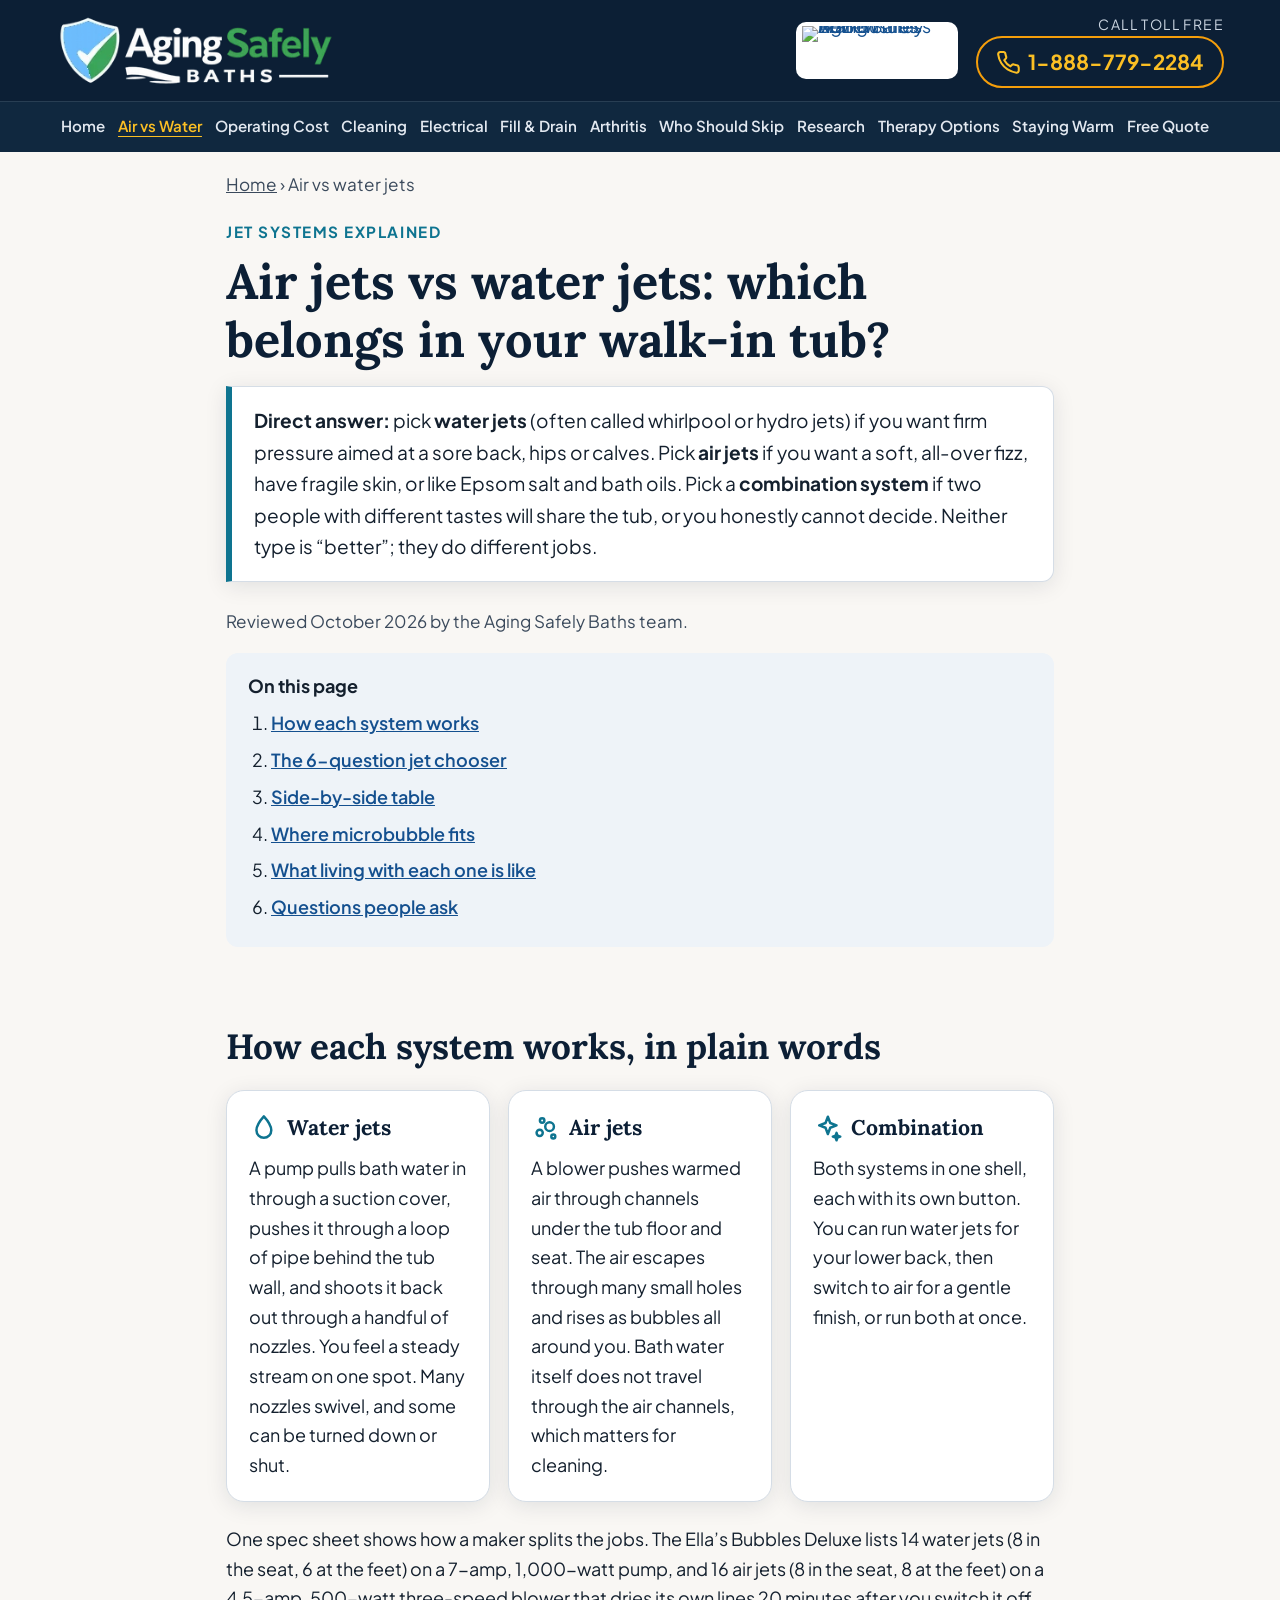
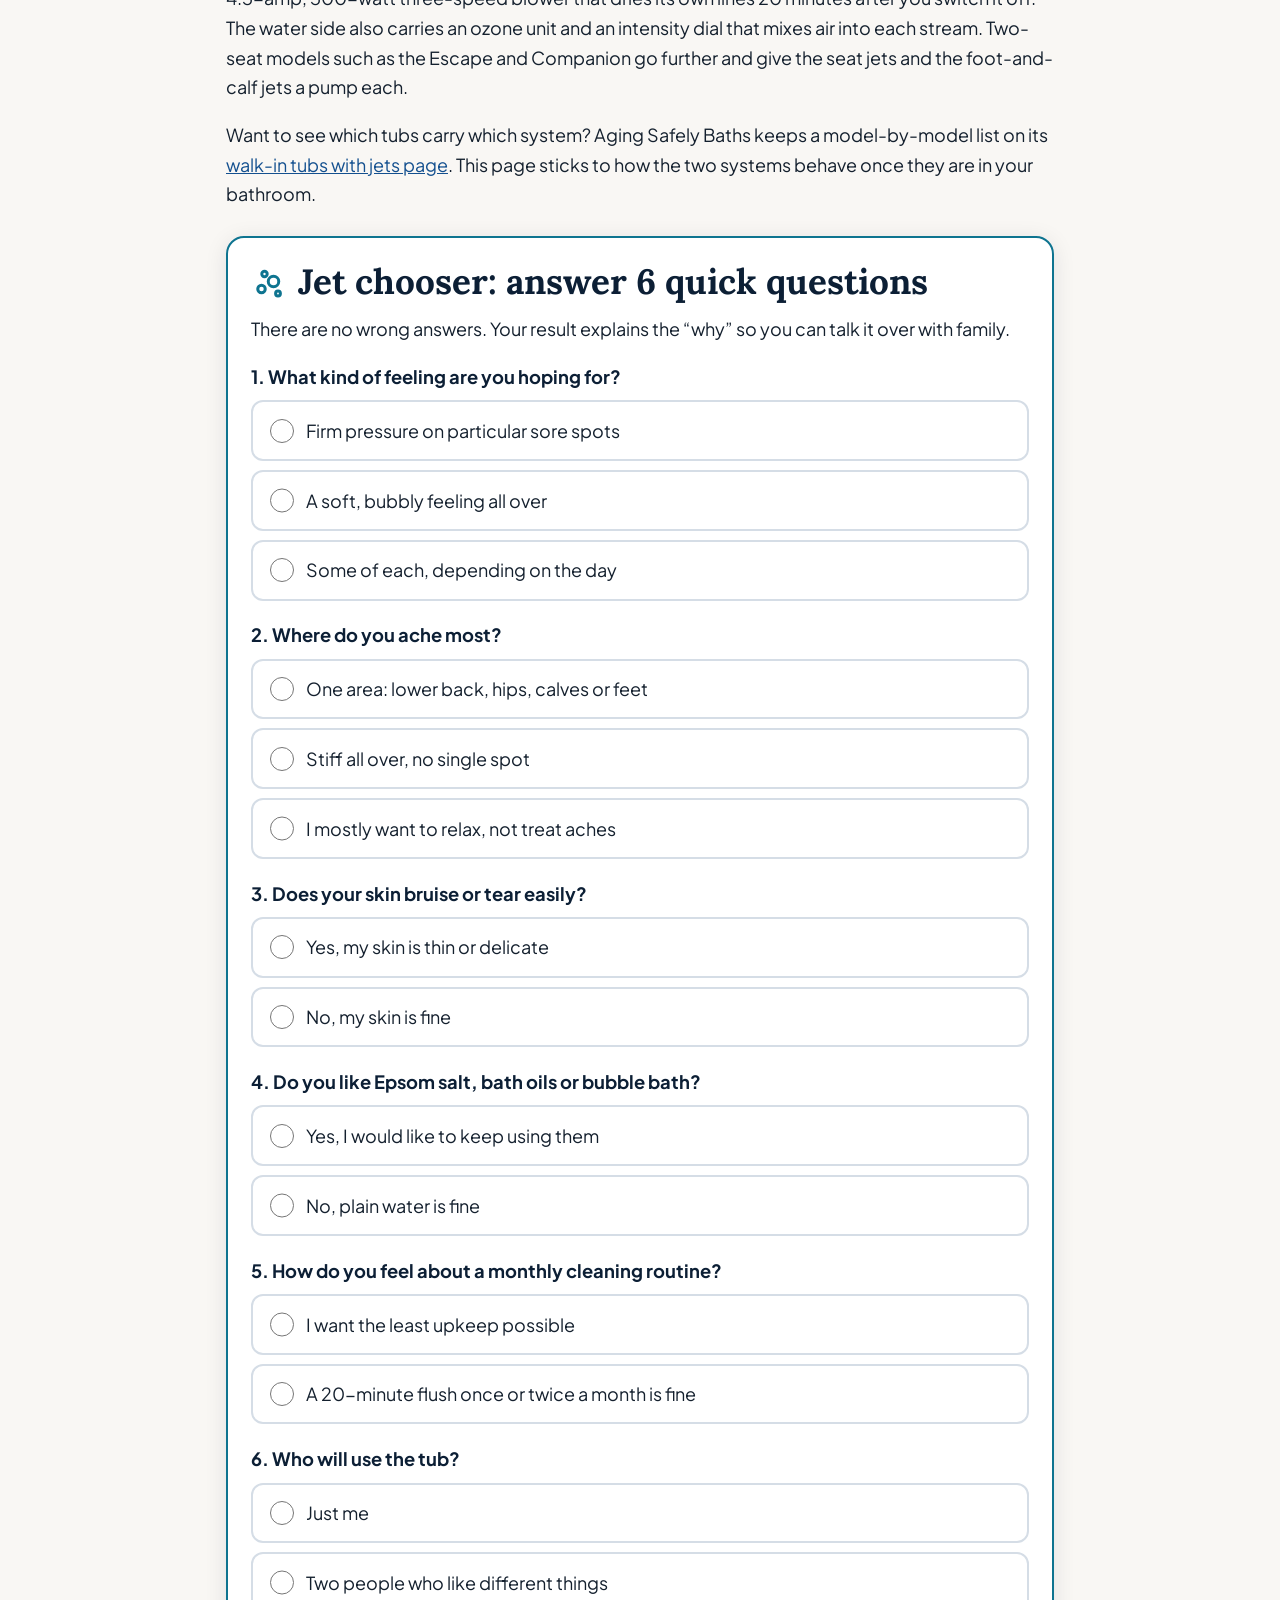
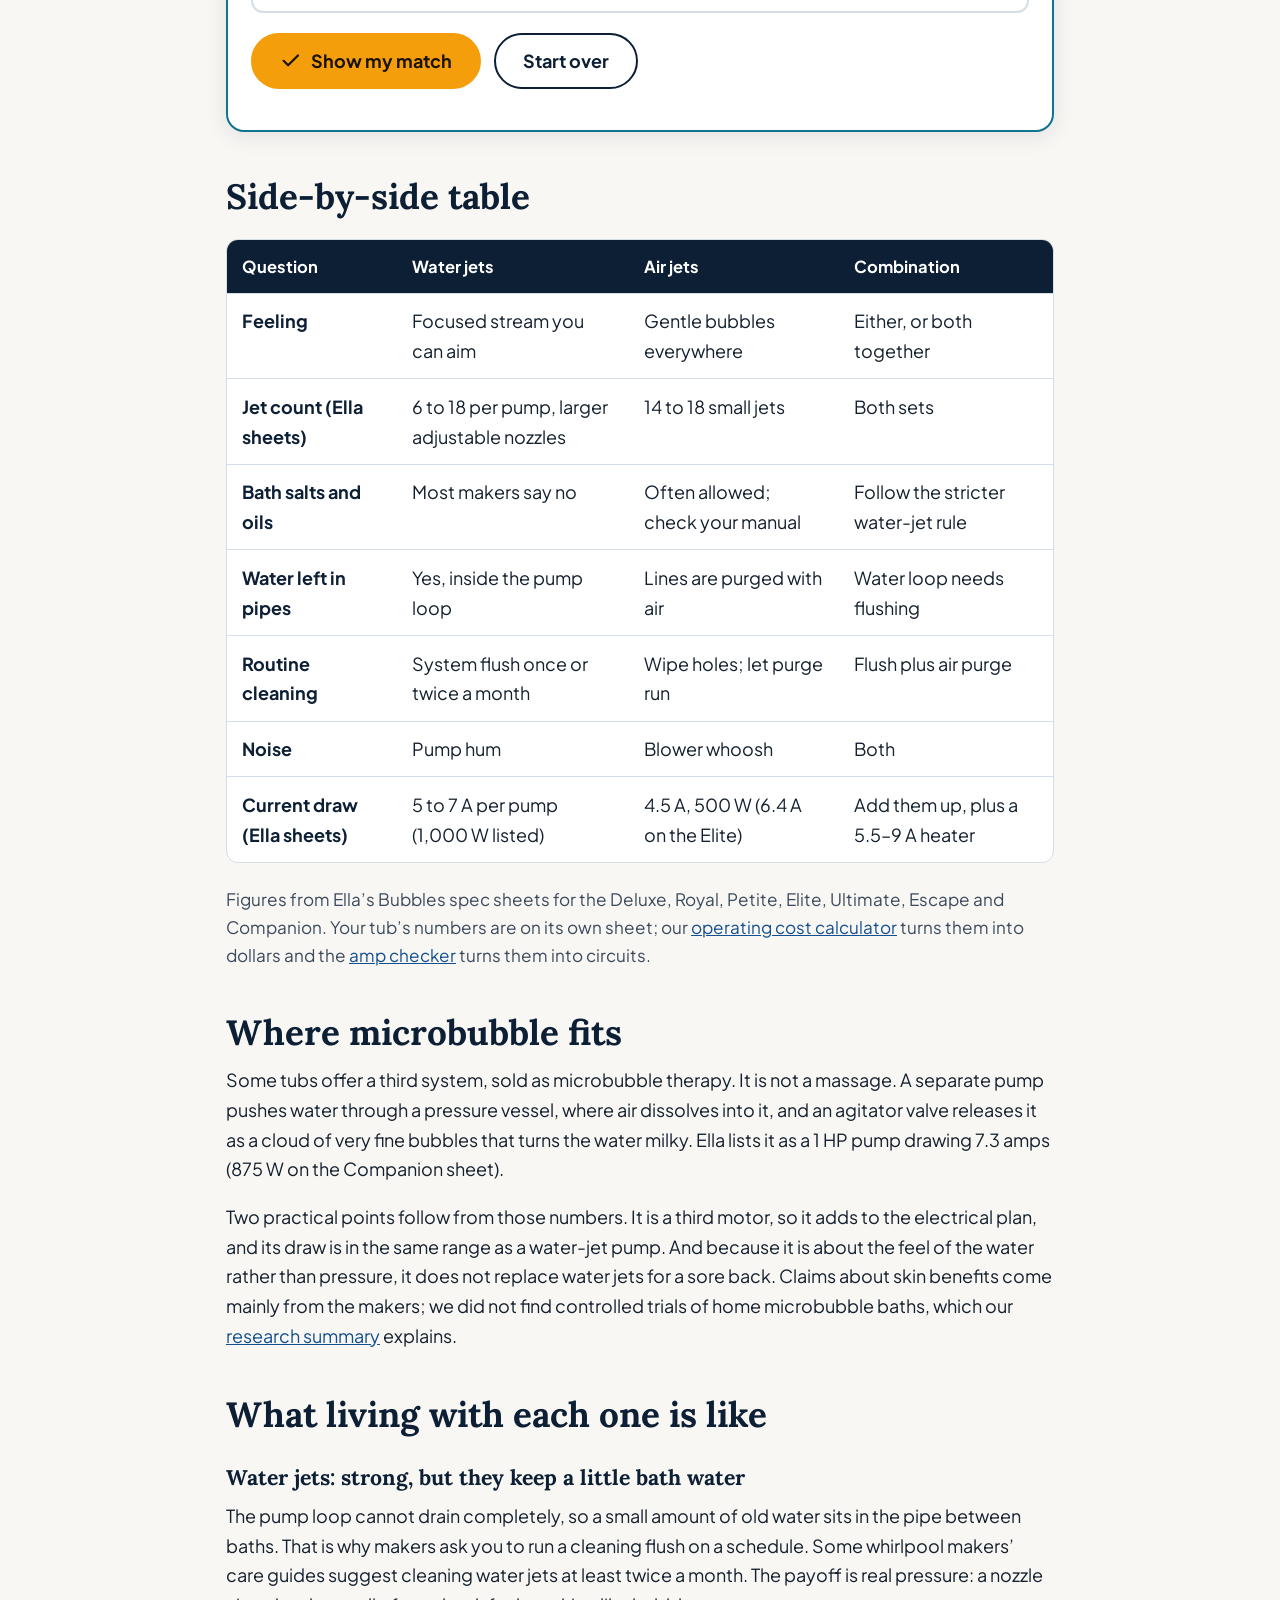
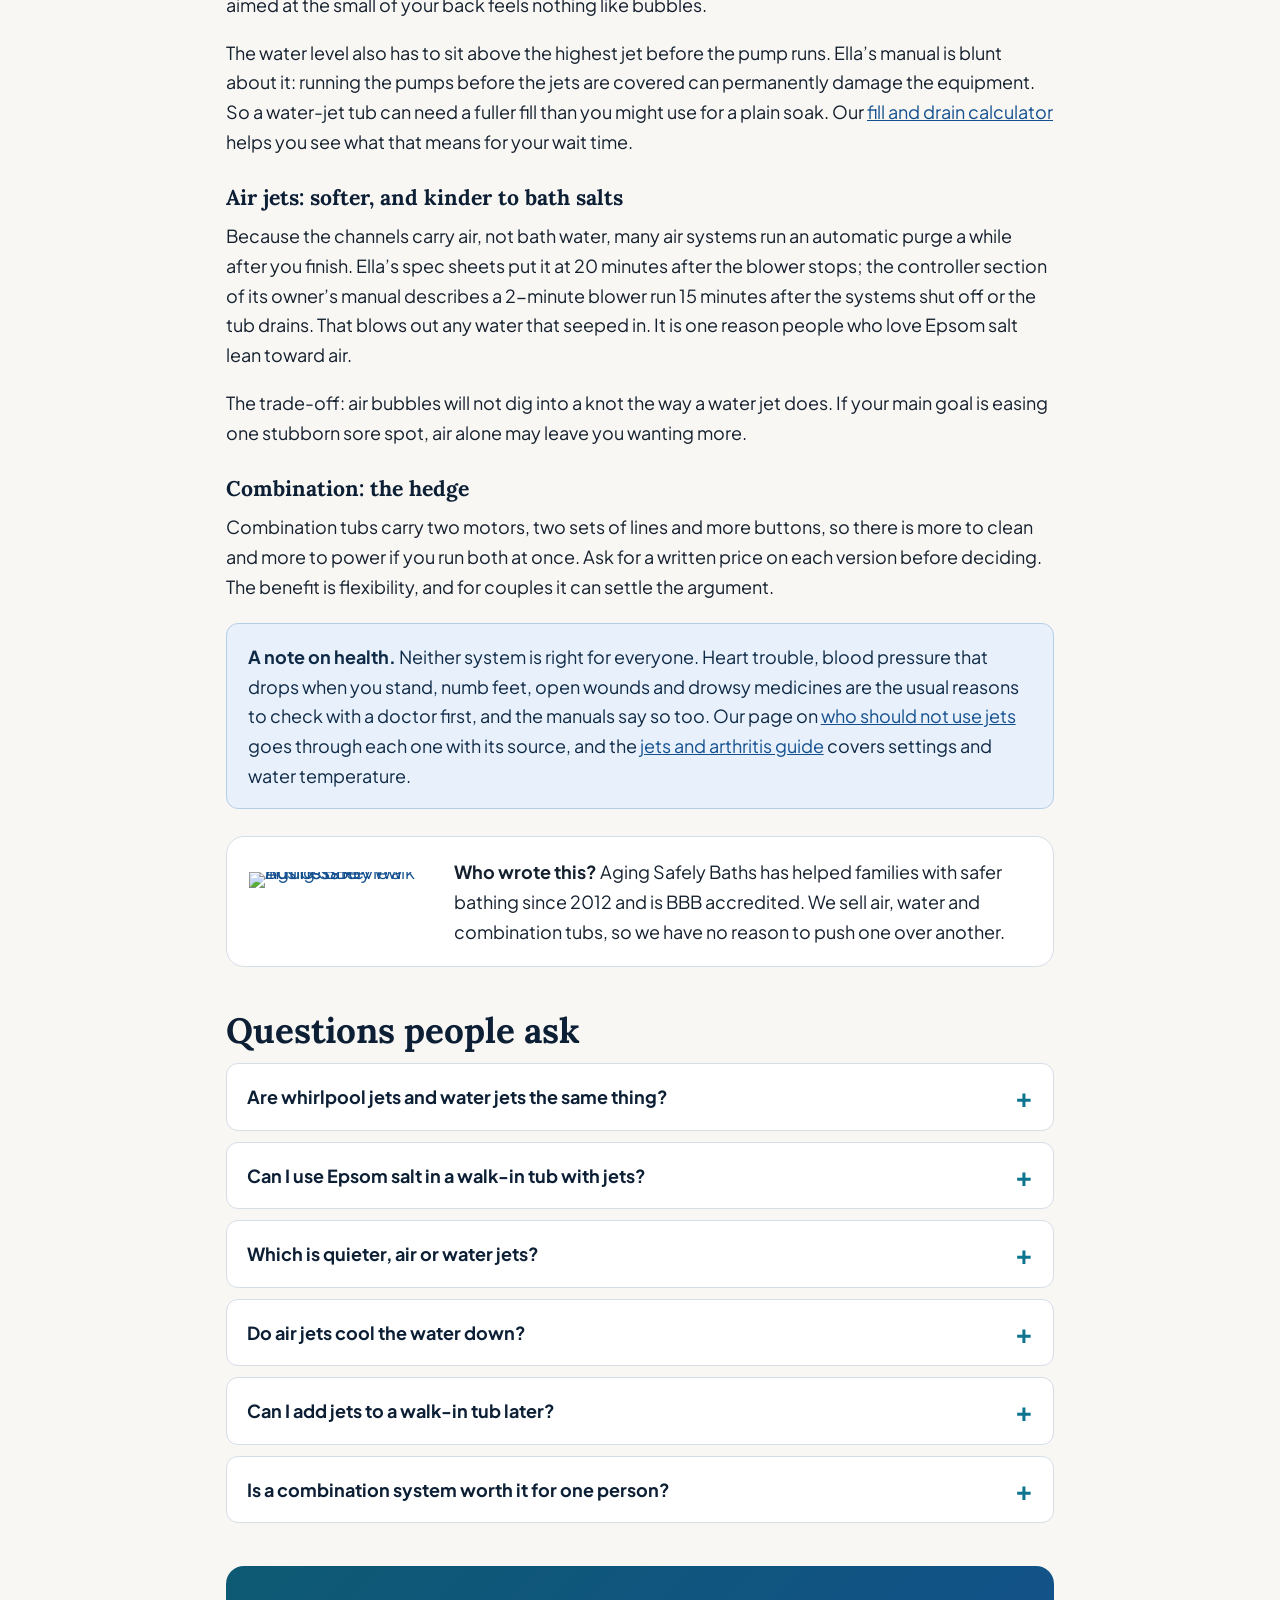
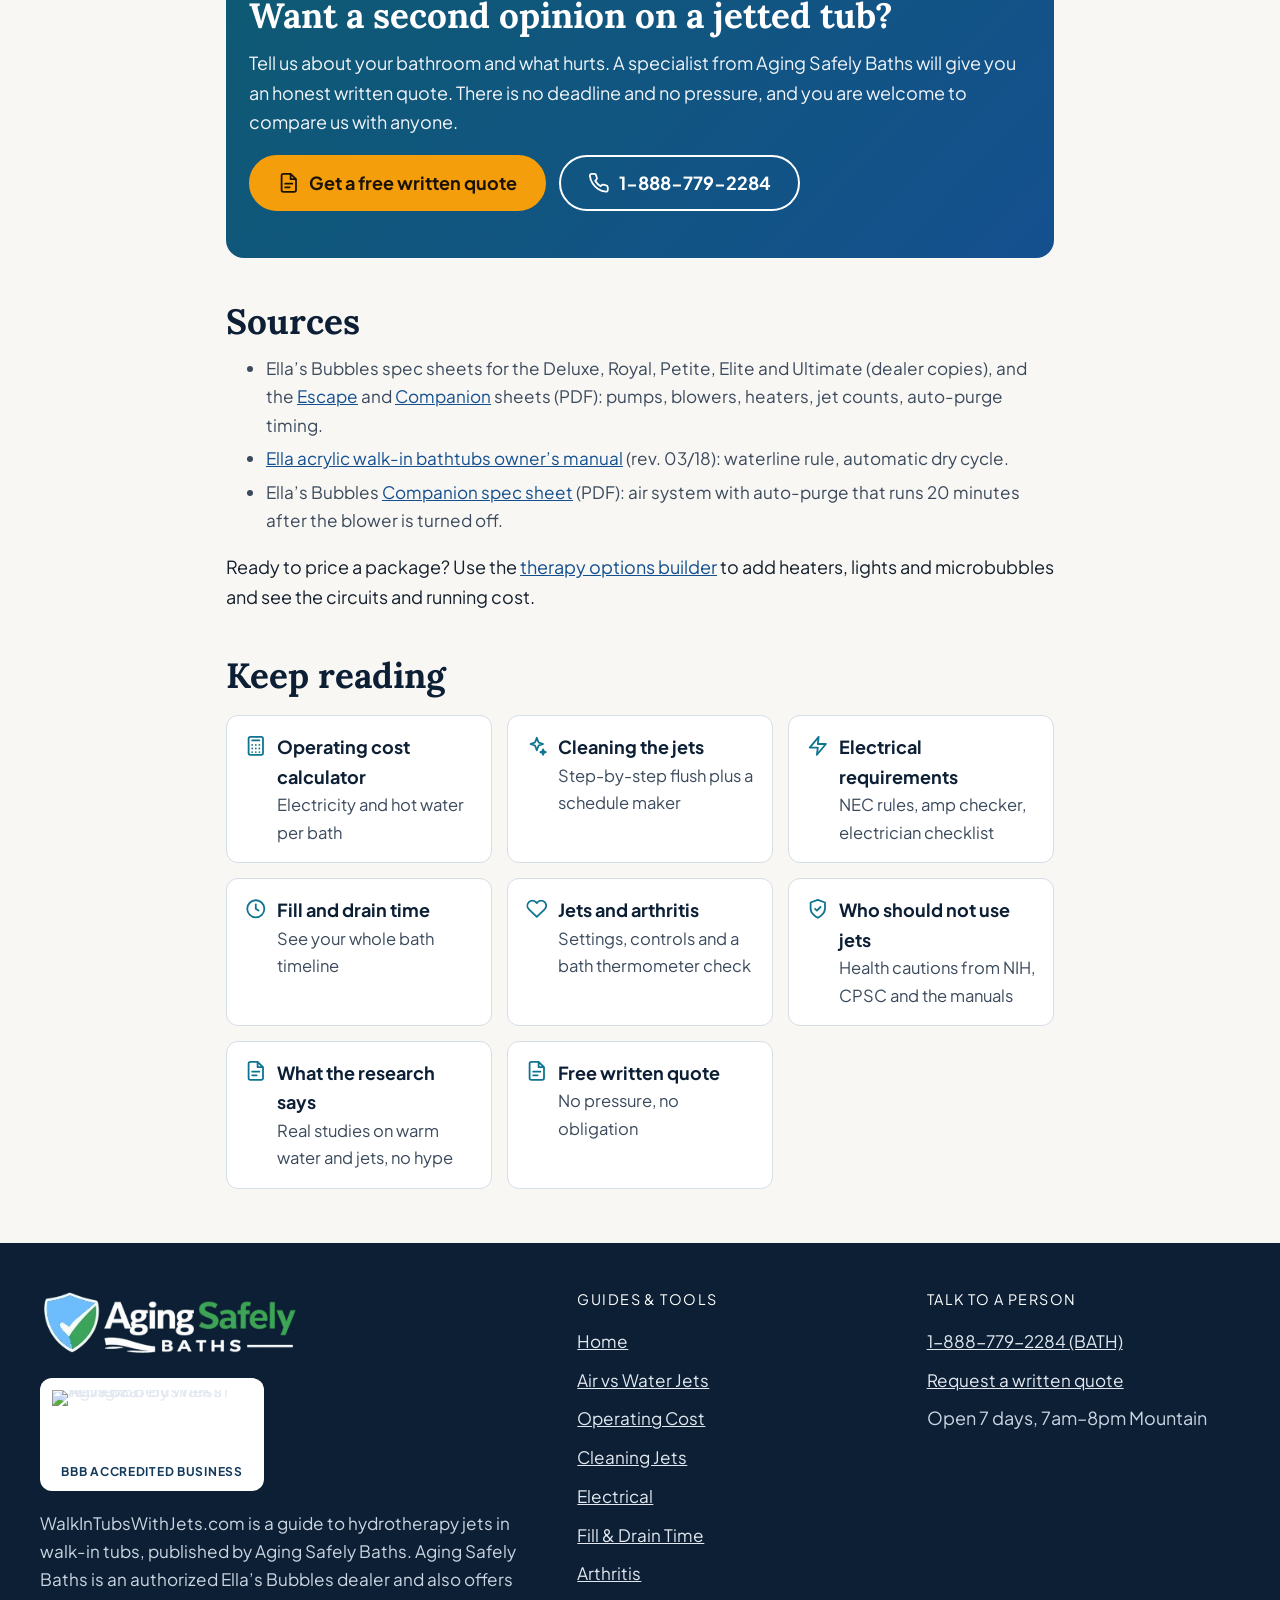
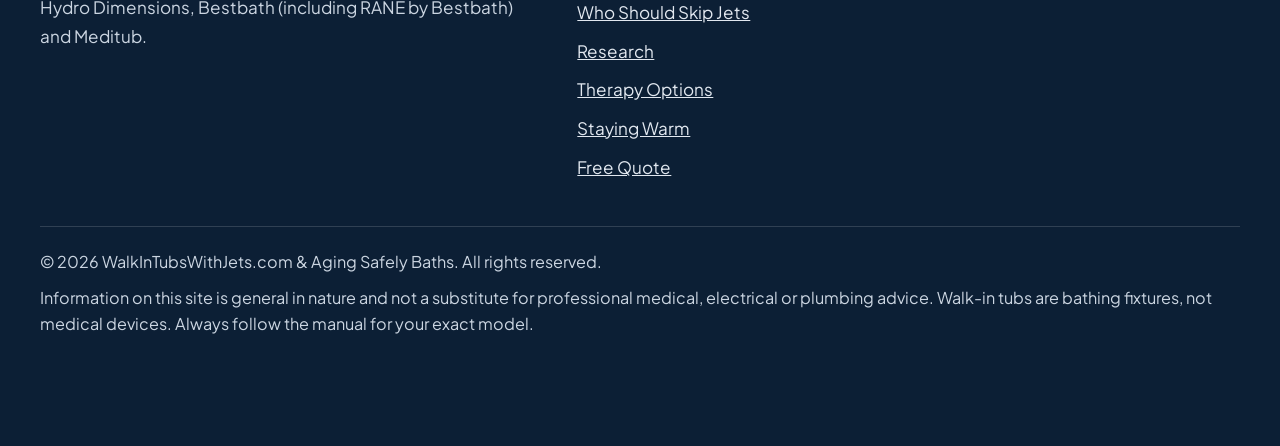
==== commit 4c0066ed: "Add therapy options builder and heated seat/inline heater guide; remove competitor brands; larger te" ====
--- a/air-vs-water-jets/index.html
+++ b/air-vs-water-jets/index.html
@@ -19,7 +19,7 @@
 <meta name="twitter:card" content="summary_large_image">
 <meta name="theme-color" content="#0c1f35">
 <script type="application/ld+json">{"@context": "https://schema.org", "@type": "BreadcrumbList", "itemListElement": [{"@type": "ListItem", "position": 1, "name": "Home", "item": "https://walkintubswithjets.com/"}, {"@type": "ListItem", "position": 2, "name": "Air vs water jets", "item": "https://walkintubswithjets.com/air-vs-water-jets/"}]}</script>
-<script type="application/ld+json">{"@context": "https://schema.org", "@type": "Article", "headline": "Air jets vs water jets: which belongs in your walk-in tub?", "name": "Air jets vs water jets: which belongs in your walk-in tub?", "description": "Air jets or water (whirlpool) jets in a walk-in tub? A plain-English comparison, a 6-question jet chooser, and what each means for cleaning and bath salts.", "url": "https://walkintubswithjets.com/air-vs-water-jets/", "inLanguage": "en-US", "dateModified": "2026-10-15", "image": "https://cdn.shopify.com/s/files/1/0932/0841/2441/files/handicap_bathtubs_with_shower_image.jpg?v=1740630611", "publisher": {"@type": "Organization", "name": "Aging Safely Baths", "url": "https://www.agingsafelybaths.com", "telephone": "+18887792284"}}</script>
+<script type="application/ld+json">{"@context":"https://schema.org","@type":"Article","headline":"Air jets vs water jets: which belongs in your walk-in tub?","name":"Air jets vs water jets: which belongs in your walk-in tub?","description":"Air jets or water (whirlpool) jets in a walk-in tub? A plain-English comparison, a 6-question jet chooser, and what each means for cleaning and bath salts.","url":"https://walkintubswithjets.com/air-vs-water-jets/","inLanguage":"en-US","dateModified":"2026-10-22","image":"https://cdn.shopify.com/s/files/1/0932/0841/2441/files/handicap_bathtubs_with_shower_image.jpg?v=1740630611","publisher":{"@type":"Organization","name":"Aging Safely Baths","url":"https://www.agingsafelybaths.com","telephone":"+18887792284"},"author":{"@type":"Organization","name":"Aging Safely Baths","url":"https://www.agingsafelybaths.com/"}}</script>
 <script type="application/ld+json">{"@context":"https://schema.org","@type":"FAQPage","mainEntity":[{"@type":"Question","name":"Are whirlpool jets and water jets the same thing?","acceptedAnswer":{"@type":"Answer","text":"Yes. Sellers use “whirlpool,” “hydro” and “water jets” for the same idea: a pump recirculates bath water through nozzles. “Air bath,” “air massage” and “air jets” all mean a blower pushing air through small holes."}},{"@type":"Question","name":"Can I use Epsom salt in a walk-in tub with jets?","acceptedAnswer":{"@type":"Answer","text":"It depends on the system and the maker. Most water-jet manuals warn against salts, oils and bubble bath because they foam or leave film in the pump loop. Many air-jet systems are more forgiving. Read the care section for your model, because using a banned product can affect the warranty."}},{"@type":"Question","name":"Which is quieter, air or water jets?","acceptedAnswer":{"@type":"Answer","text":"They sound different rather than one being silent. A water pump makes a steady hum; an air blower makes a louder rushing sound. If noise bothers you, ask to hear the tub running in a showroom or ask the dealer for a video."}},{"@type":"Question","name":"Do air jets cool the water down?","acceptedAnswer":{"@type":"Answer","text":"Blowing room air through bath water can take heat away. Some air systems warm the air first to reduce this; the spec sheet will say. An inline heater, if your tub has one, helps hold temperature during the soak, but it is meant to keep warm water warm, not heat cold water."}},{"@type":"Question","name":"Can I add jets to a walk-in tub later?","acceptedAnswer":{"@type":"Answer","text":"In practice, no. Jet plumbing, air channels and motors are built into the shell at the factory. Decide before you order."}},{"@type":"Question","name":"Is a combination system worth it for one person?","acceptedAnswer":{"@type":"Answer","text":"Only if you truly want both feelings. If your answers in the chooser above leaned clearly one way, a single system keeps cleaning and power draw simpler."}}]}</script>
 <link rel="preconnect" href="https://fonts.googleapis.com">
 <link rel="preconnect" href="https://fonts.gstatic.com" crossorigin>
@@ -54,7 +54,7 @@
     <div class="hdr-phone"><small>Call toll free</small><a href="tel:+18887792284" aria-label="Call Aging Safely Baths at 1-888-779-2284"><svg class="ico" aria-hidden="true"><use href="#i-phone"/></svg> 1-888-779-2284</a></div>
   </div>
   <div class="bbb-m" role="note"><span class="bbb-chip"><a class="bbb-seal bbb-m-seal" href="https://www.bbb.org/us/co/denver/profile/walk-in-tubs/aging-safely-walk-in-tubs-1296-90145069/#sealclick" target="_blank" rel="nofollow noopener" aria-label="BBB Accredited Business — Aging Safely Walk in Tubs"><img src="https://seal-alaskaoregonwesternwashington.bbb.org/seals/blue-seal-200-65-bbb-90145069.png" width="200" height="65" alt="Aging Safely Walk in Tubs BBB Business Review" loading="lazy" decoding="async"></a></span><span>BBB accredited &mdash; <a class="bbb-lnk" href="https://www.bbb.org/us/co/denver/profile/walk-in-tubs/aging-safely-walk-in-tubs-1296-90145069/#sealclick" target="_blank" rel="nofollow noopener">tap for the listing</a>.</span></div>
-  <nav class="gnav" aria-label="Guides"><div class="gnav-in"><button class="gnav-btn" type="button" aria-expanded="false" aria-controls="gnav-list"><svg class="ico" aria-hidden="true"><use href="#i-menu"/></svg> Guides &amp; tools</button><ul id="gnav-list"><li><a href="/">Home</a></li><li><a href="/air-vs-water-jets/" aria-current="page">Air vs Water Jets</a></li><li><a href="/walk-in-tub-operating-cost/">Operating Cost</a></li><li><a href="/how-to-clean-walk-in-tub-jets/">Cleaning Jets</a></li><li><a href="/walk-in-tub-electrical-requirements/">Electrical</a></li><li><a href="/walk-in-tub-fill-and-drain-time/">Fill &amp; Drain Time</a></li><li><a href="/jetted-walk-in-tub-arthritis/">Arthritis</a></li><li><a href="/who-should-not-use-jetted-tub/">Who Should Skip Jets</a></li><li><a href="/hydrotherapy-research/">Research</a></li><li><a href="/free-quote/">Free Quote</a></li></ul></div></nav>
+  <nav class="gnav" aria-label="Guides"><div class="gnav-in"><button class="gnav-btn" type="button" aria-expanded="false" aria-controls="gnav-list"><svg class="ico" aria-hidden="true"><use href="#i-menu"/></svg> Guides &amp; tools</button><ul id="gnav-list"><li><a href="/">Home</a></li><li><a href="/air-vs-water-jets/" aria-current="page">Air vs Water</a></li><li><a href="/walk-in-tub-operating-cost/">Operating Cost</a></li><li><a href="/how-to-clean-walk-in-tub-jets/">Cleaning</a></li><li><a href="/walk-in-tub-electrical-requirements/">Electrical</a></li><li><a href="/walk-in-tub-fill-and-drain-time/">Fill &amp; Drain</a></li><li><a href="/jetted-walk-in-tub-arthritis/">Arthritis</a></li><li><a href="/who-should-not-use-jetted-tub/">Who Should Skip</a></li><li><a href="/hydrotherapy-research/">Research</a></li><li><a href="/walk-in-tub-therapy-options/">Therapy Options</a></li><li><a href="/walk-in-tub-heated-seat-inline-heater/">Staying Warm</a></li><li><a href="/free-quote/">Free Quote</a></li></ul></div></nav>
 </header>
 <nav class="crumbs" aria-label="Breadcrumb"><a href="/">Home</a> &rsaquo; <span>Air vs water jets</span></nav>
 <main id="main">
@@ -132,7 +132,7 @@
 
 <h2 id="living">What living with each one is like</h2>
 <h3>Water jets: strong, but they keep a little bath water</h3>
-<p>The pump loop cannot drain completely, so a small amount of old water sits in the pipe between baths. That is why makers ask you to run a cleaning flush on a schedule. Kohler&rsquo;s walk-in bath guide suggests cleaning whirlpool jets at least twice a month. The payoff is real pressure: a nozzle aimed at the small of your back feels nothing like bubbles.</p>
+<p>The pump loop cannot drain completely, so a small amount of old water sits in the pipe between baths. That is why makers ask you to run a cleaning flush on a schedule. Some whirlpool makers&rsquo; care guides suggest cleaning water jets at least twice a month. The payoff is real pressure: a nozzle aimed at the small of your back feels nothing like bubbles.</p>
 <p>The water level also has to sit above the highest jet before the pump runs. Ella&rsquo;s manual is blunt about it: running the pumps before the jets are covered can permanently damage the equipment. So a water-jet tub can need a fuller fill than you might use for a plain soak. Our <a href="/walk-in-tub-fill-and-drain-time/">fill and drain calculator</a> helps you see what that means for your wait time.</p>
 <h3>Air jets: softer, and kinder to bath salts</h3>
 <p>Because the channels carry air, not bath water, many air systems run an automatic purge a while after you finish. Ella&rsquo;s spec sheets put it at 20 minutes after the blower stops; the controller section of its owner&rsquo;s manual describes a 2-minute blower run 15 minutes after the systems shut off or the tub drains. That blows out any water that seeped in. It is one reason people who love Epsom salt lean toward air.</p>
@@ -150,9 +150,9 @@
 <ul class="src">
 <li>Ella&rsquo;s Bubbles spec sheets for the Deluxe, Royal, Petite, Elite and Ultimate (dealer copies), and the <a href="https://cdn.shopify.com/s/files/1/0686/3156/0499/files/escape.pdf" rel="nofollow">Escape</a> and <a href="https://cdn.shopify.com/s/files/1/0686/3156/0499/files/companion.pdf" rel="nofollow">Companion</a> sheets (PDF): pumps, blowers, heaters, jet counts, auto-purge timing.</li>
 <li><a href="https://images.homedepot-static.com/catalog/pdfImages/2f/2f91c6cf-2ff9-4425-a70d-ab96e7309412.pdf" rel="nofollow">Ella acrylic walk-in bathtubs owner&rsquo;s manual</a> (rev. 03/18): waterline rule, automatic dry cycle.</li>
-<li>Kohler Walk-In Bath, <a href="https://www.kohlerwalkinbath.com/blog/how-to-clean-bath-jets-properly-in-your-walk-in-bath/">How to clean bath jets properly in your walk-in bath</a>.</li>
-<li>MTI Baths, <a href="https://www.mtibaths.com/about-mti/about-specialty-baths/walk-in-tub/air-bath">Air Bath features</a> (automatic purge after each use).</li>
+<li>Ella&rsquo;s Bubbles <a href="https://cdn.shopify.com/s/files/1/0686/3156/0499/files/companion.pdf" rel="nofollow">Companion spec sheet</a> (PDF): air system with auto-purge that runs 20 minutes after the blower is turned off.</li>
 </ul>
+<p>Ready to price a package? Use the <a href="/walk-in-tub-therapy-options/">therapy options builder</a> to add heaters, lights and microbubbles and see the circuits and running cost.</p>
 <h2>Keep reading</h2><div class="related"><a href="/walk-in-tub-operating-cost/"><svg class="ico" aria-hidden="true"><use href="#i-calc"/></svg><div>Operating cost calculator<span>Electricity and hot water per bath</span></div></a><a href="/how-to-clean-walk-in-tub-jets/"><svg class="ico" aria-hidden="true"><use href="#i-spark"/></svg><div>Cleaning the jets<span>Step-by-step flush plus a schedule maker</span></div></a><a href="/walk-in-tub-electrical-requirements/"><svg class="ico" aria-hidden="true"><use href="#i-bolt"/></svg><div>Electrical requirements<span>NEC rules, amp checker, electrician checklist</span></div></a><a href="/walk-in-tub-fill-and-drain-time/"><svg class="ico" aria-hidden="true"><use href="#i-clock"/></svg><div>Fill and drain time<span>See your whole bath timeline</span></div></a><a href="/jetted-walk-in-tub-arthritis/"><svg class="ico" aria-hidden="true"><use href="#i-heart"/></svg><div>Jets and arthritis<span>Settings, controls and a bath thermometer check</span></div></a><a href="/who-should-not-use-jetted-tub/"><svg class="ico" aria-hidden="true"><use href="#i-shield"/></svg><div>Who should not use jets<span>Health cautions from NIH, CPSC and the manuals</span></div></a><a href="/hydrotherapy-research/"><svg class="ico" aria-hidden="true"><use href="#i-doc"/></svg><div>What the research says<span>Real studies on warm water and jets, no hype</span></div></a><a href="/free-quote/"><svg class="ico" aria-hidden="true"><use href="#i-doc"/></svg><div>Free written quote<span>No pressure, no obligation</span></div></a></div>
 </div>
 
@@ -166,7 +166,7 @@
     </div>
     <div>
       <p class="ft-h">Guides &amp; tools</p>
-      <ul><li><a href="/">Home</a></li><li><a href="/air-vs-water-jets/">Air vs Water Jets</a></li><li><a href="/walk-in-tub-operating-cost/">Operating Cost</a></li><li><a href="/how-to-clean-walk-in-tub-jets/">Cleaning Jets</a></li><li><a href="/walk-in-tub-electrical-requirements/">Electrical</a></li><li><a href="/walk-in-tub-fill-and-drain-time/">Fill &amp; Drain Time</a></li><li><a href="/jetted-walk-in-tub-arthritis/">Arthritis</a></li><li><a href="/who-should-not-use-jetted-tub/">Who Should Skip Jets</a></li><li><a href="/hydrotherapy-research/">Research</a></li><li><a href="/free-quote/">Free Quote</a></li></ul>
+      <ul><li><a href="/">Home</a></li><li><a href="/air-vs-water-jets/">Air vs Water Jets</a></li><li><a href="/walk-in-tub-operating-cost/">Operating Cost</a></li><li><a href="/how-to-clean-walk-in-tub-jets/">Cleaning Jets</a></li><li><a href="/walk-in-tub-electrical-requirements/">Electrical</a></li><li><a href="/walk-in-tub-fill-and-drain-time/">Fill &amp; Drain Time</a></li><li><a href="/jetted-walk-in-tub-arthritis/">Arthritis</a></li><li><a href="/who-should-not-use-jetted-tub/">Who Should Skip Jets</a></li><li><a href="/hydrotherapy-research/">Research</a></li><li><a href="/walk-in-tub-therapy-options/">Therapy Options</a></li><li><a href="/walk-in-tub-heated-seat-inline-heater/">Staying Warm</a></li><li><a href="/free-quote/">Free Quote</a></li></ul>
     </div>
     <div>
       <p class="ft-h">Talk to a person</p>
--- a/assets/jets.css
+++ b/assets/jets.css
@@ -240,3 +240,21 @@
 .gallery figure{margin:0;background:#fff;border:1px solid var(--line);border-radius:var(--r);overflow:hidden}
 .gallery img{width:100%;aspect-ratio:4/3;object-fit:cover}
 .gallery figcaption{padding:.7rem .9rem;font-size:.92rem;color:var(--mid)}
+/* 2026-10-22 older-reader sizing: no body copy under ~16px (1rem = 18px) */
+.src{font-size:.95rem}
+.updated,.crumbs{font-size:.95rem}
+.stat span,.related a span,.kv span,.form-priv{font-size:.92rem}
+.f small{font-size:.9rem}
+.tbl table{font-size:1rem}
+.tbl th{font-size:.92rem}
+.chart figcaption,.gallery figcaption{font-size:.95rem}
+.formula{font-size:.95rem}
+.ft-brand p{font-size:.95rem}
+footer a{font-size:.95rem}
+.ft-bottom{font-size:.9rem}
+.kicker{font-size:.85rem}
+.ev{font-size:.82rem}
+.hdr-phone small{font-size:.78rem}
+@media (min-width:901px){.gnav a{font-size:.84rem;padding:.7rem .3rem}.gnav ul{gap:.1rem .1rem}}
+.ev-none{background:#f1f1f1;color:#3a3a3a}
+.opt-cost{color:var(--mid);font-weight:600;white-space:nowrap}
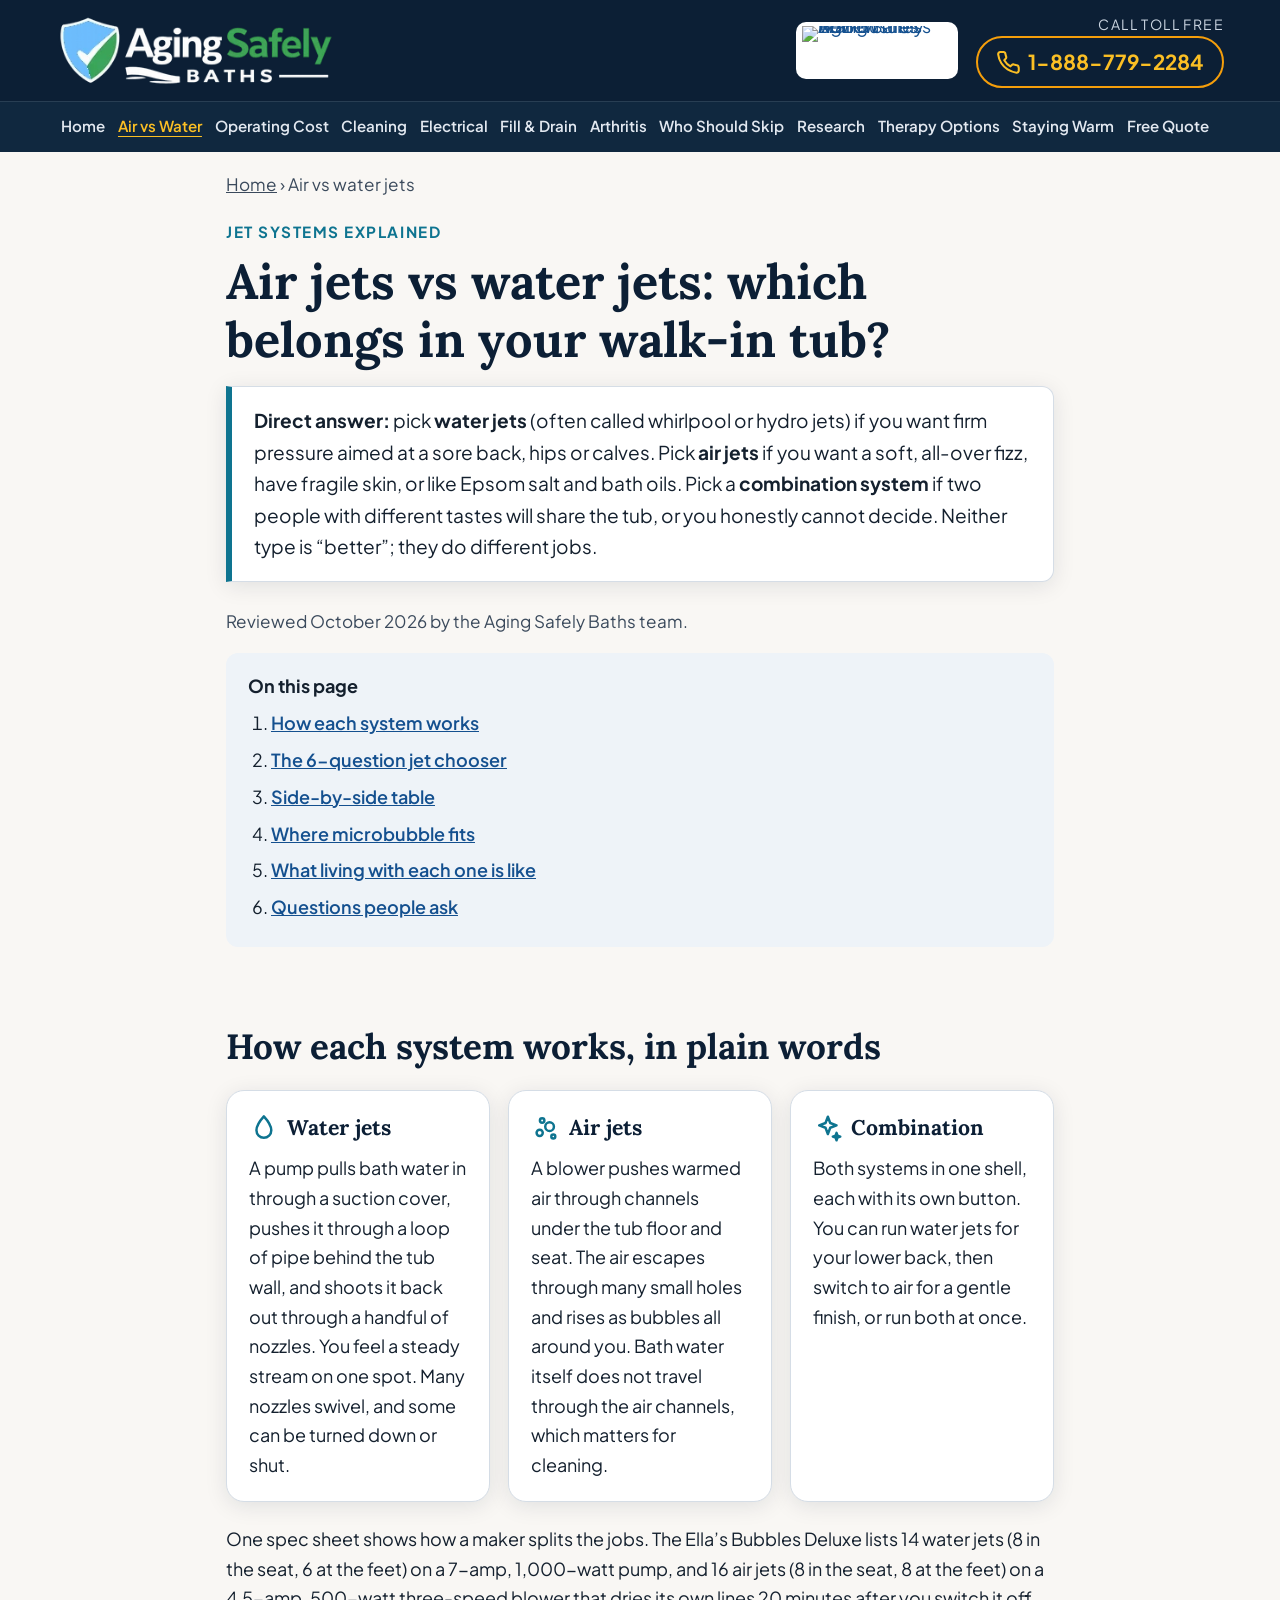
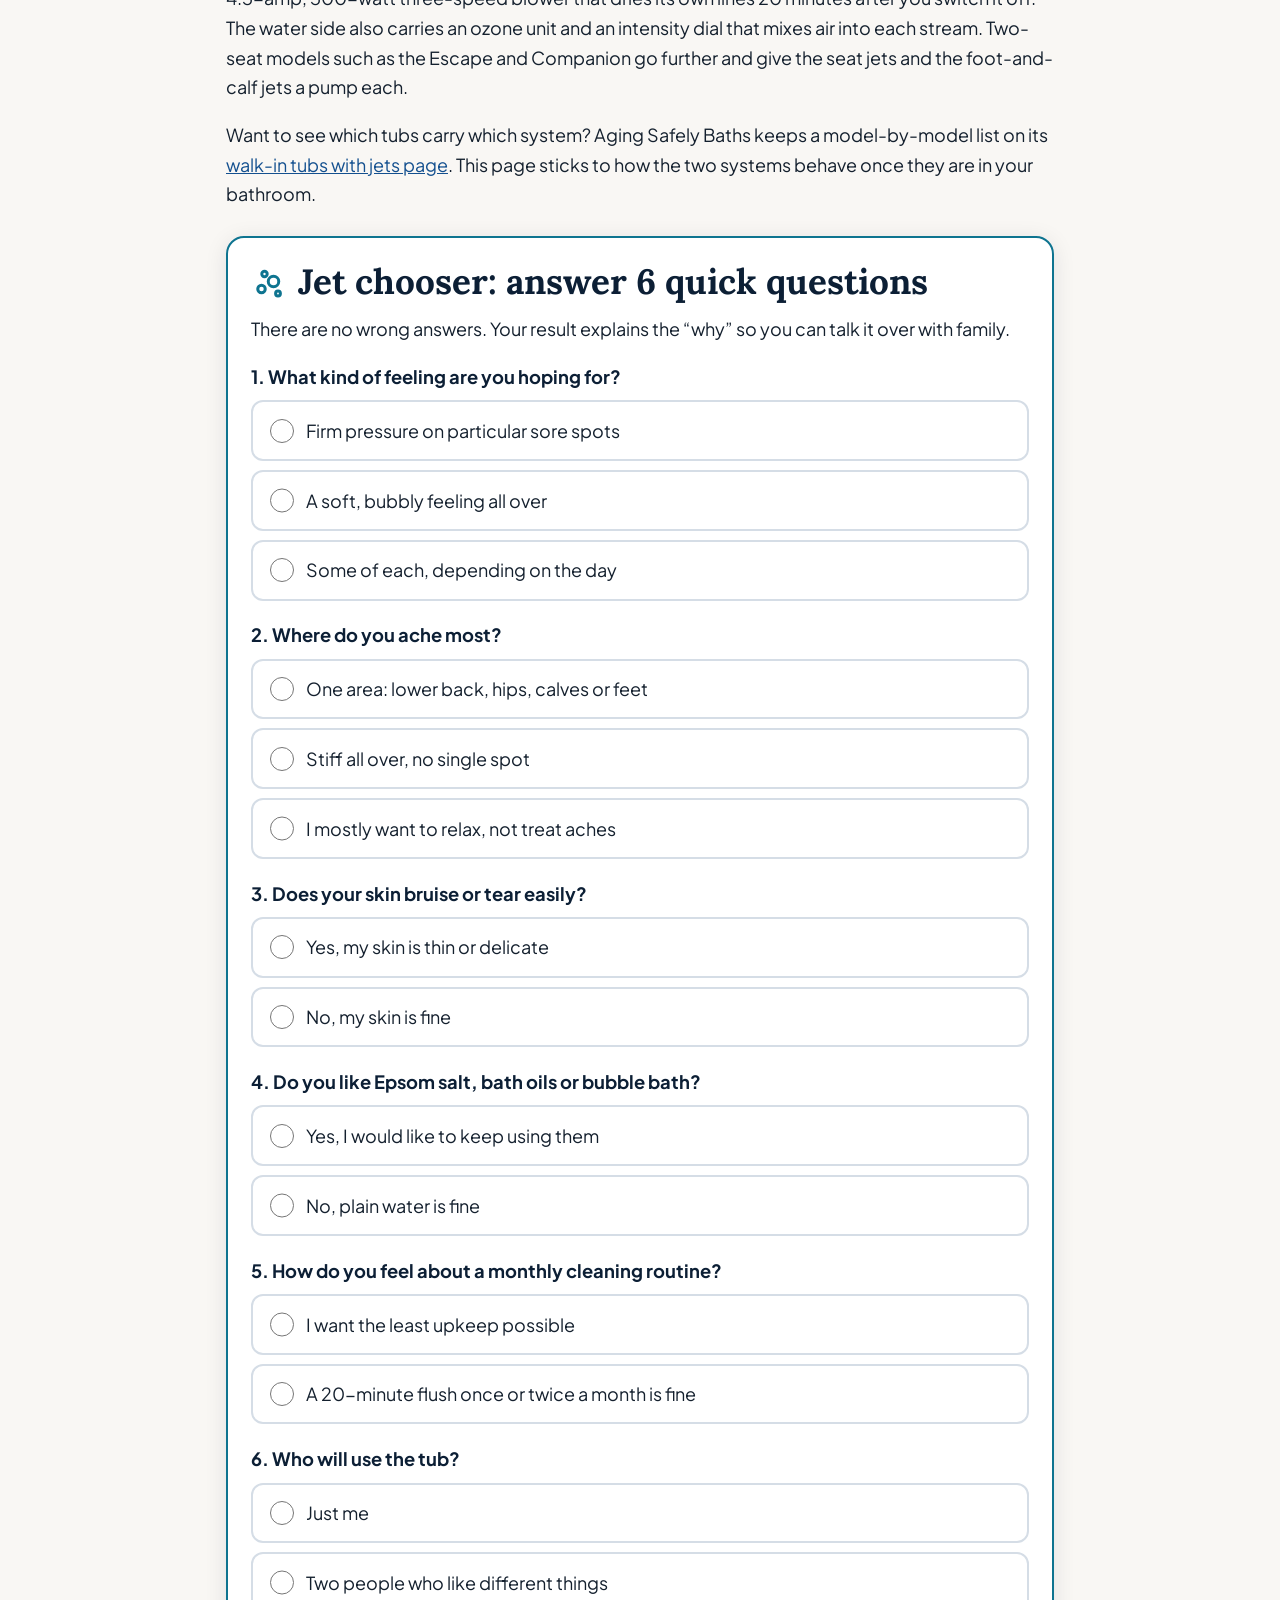
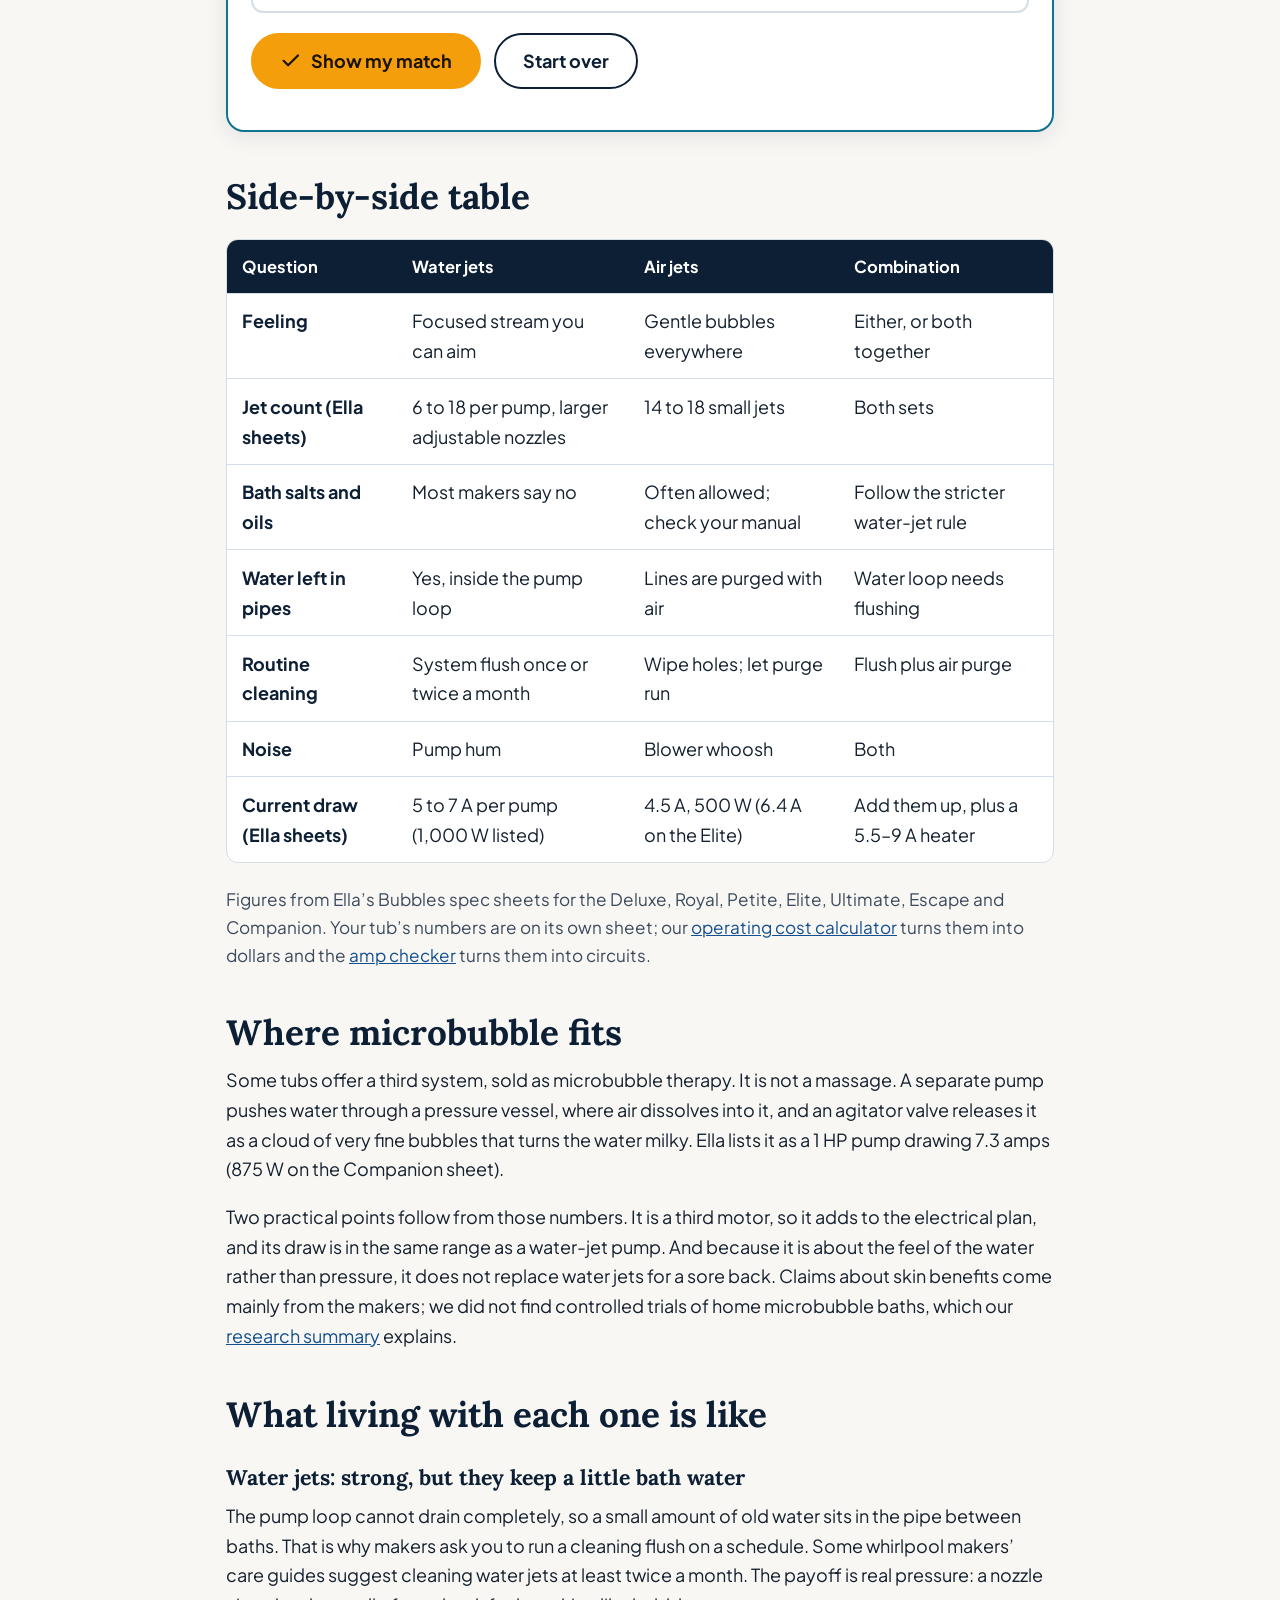
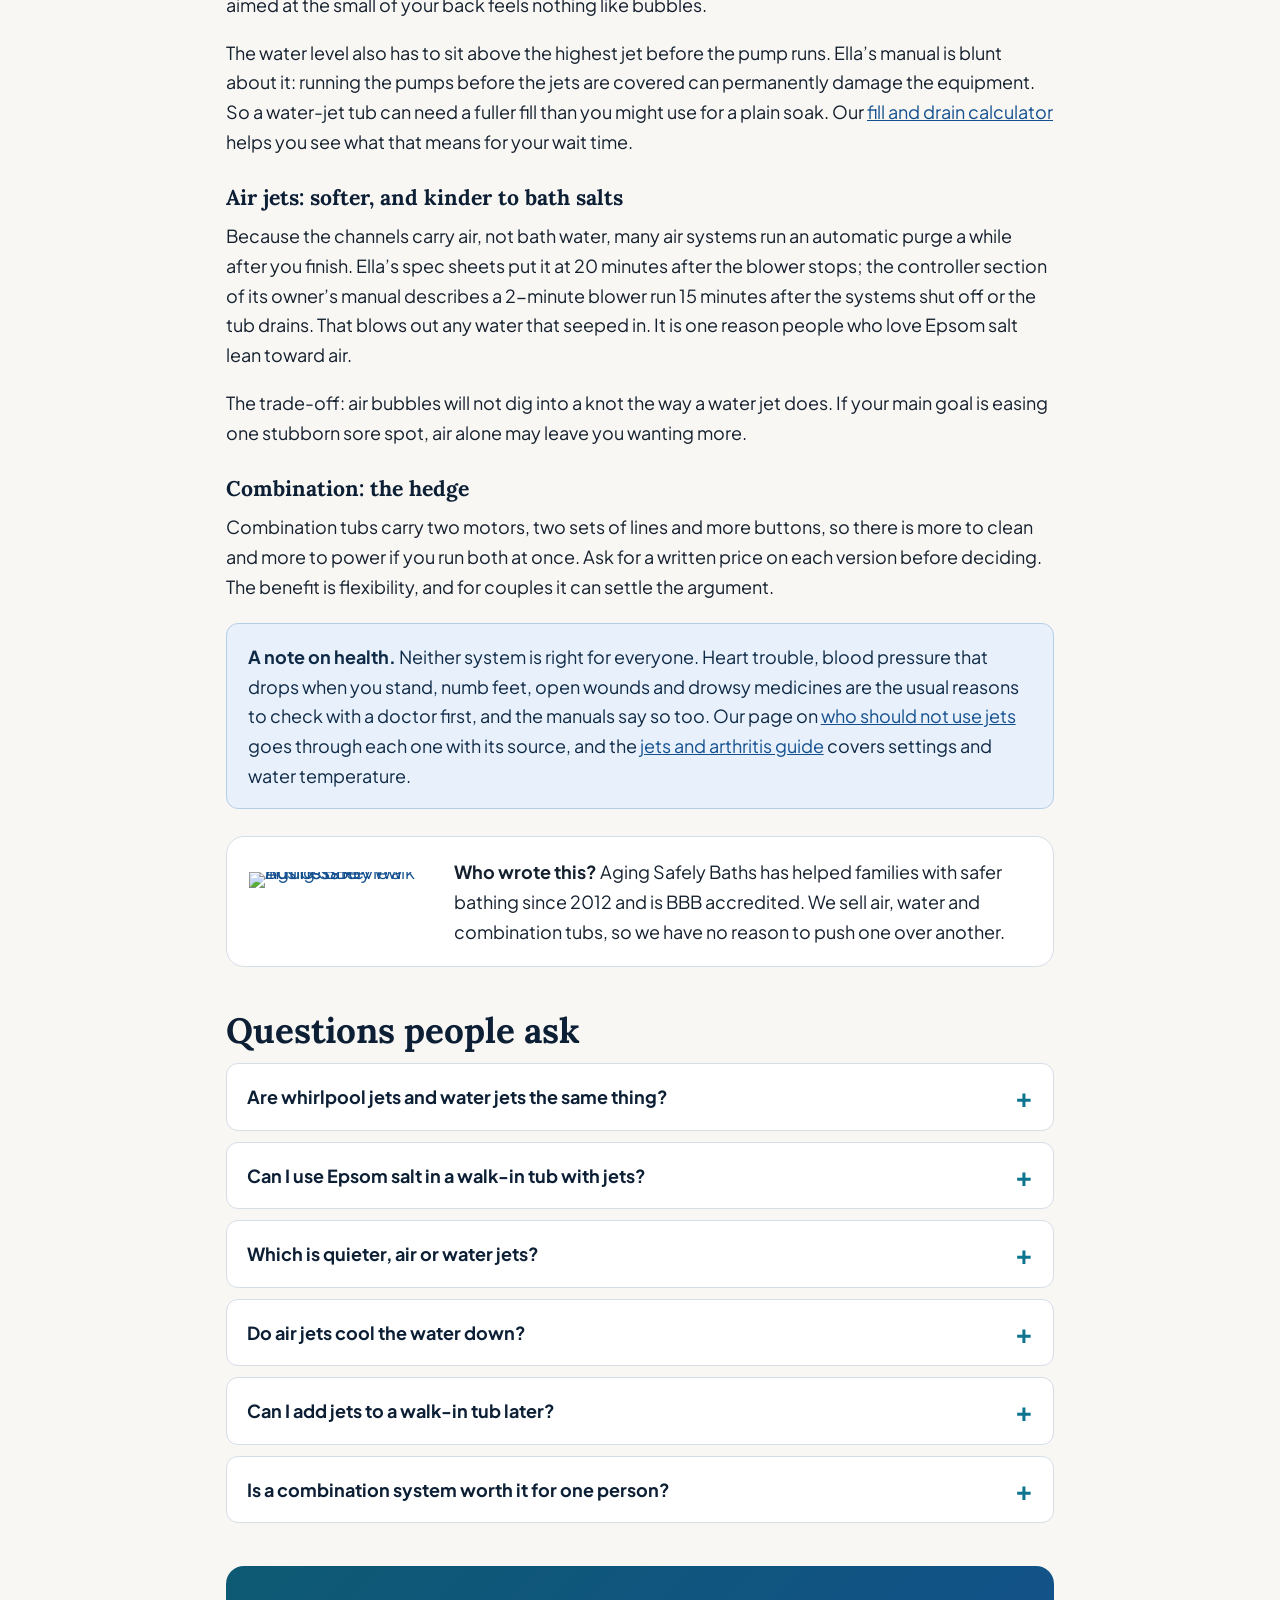
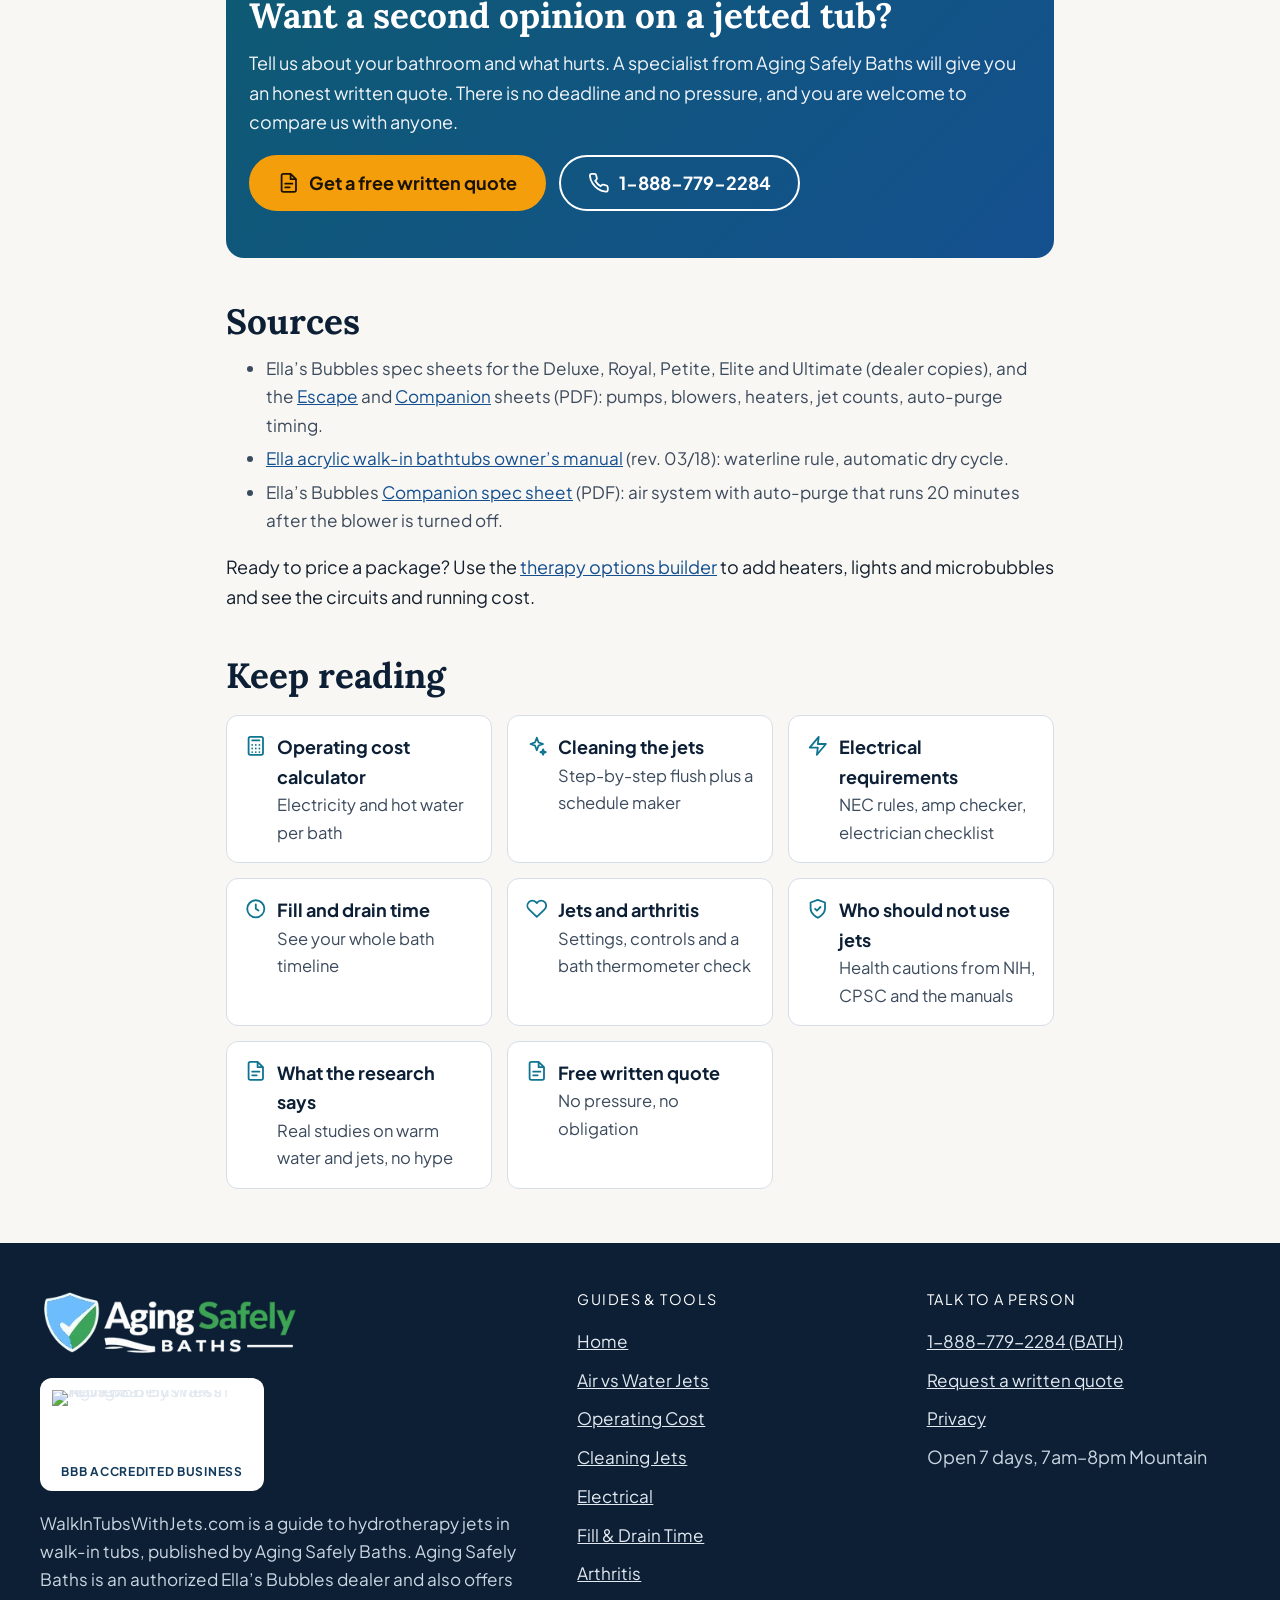
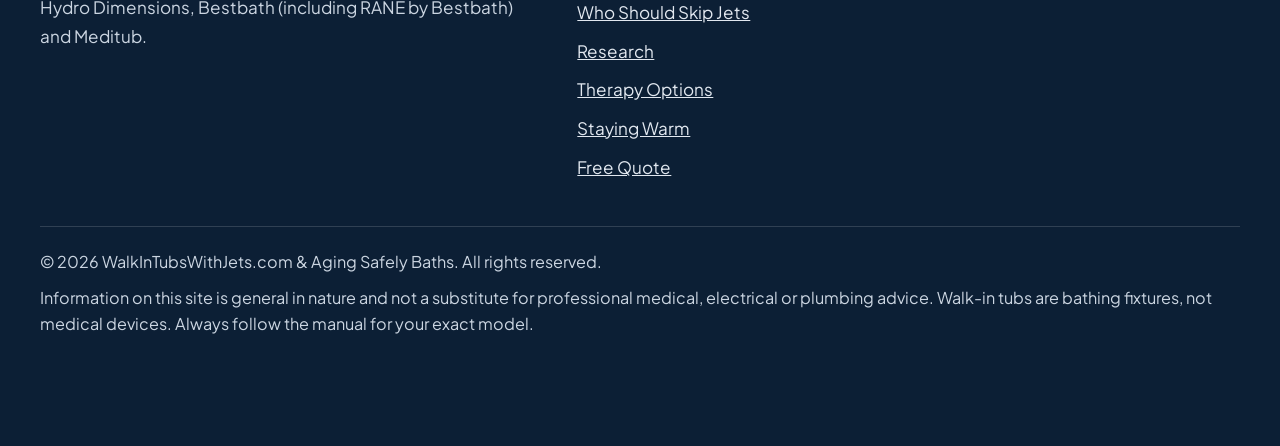
==== commit e7d0364b: "Add privacy policy page and footer link Co-Authored-By: Claude Fable 5.1 <noreply@anthropic.com>" ====
--- a/air-vs-water-jets/index.html
+++ b/air-vs-water-jets/index.html
@@ -27,6 +27,10 @@
 <noscript><link rel="stylesheet" href="https://fonts.googleapis.com/css2?family=Lora:wght@600;700&family=Plus+Jakarta+Sans:wght@400;600;700;800&display=swap"></noscript>
 <link rel="stylesheet" href="/assets/jets.css">
 
+<!-- GA4 -->
+<script async src="https://www.googletagmanager.com/gtag/js?id=G-XEZ109XWWL"></script>
+<script>window.dataLayer=window.dataLayer||[];function gtag(){dataLayer.push(arguments);}gtag('js',new Date());gtag('config','G-XEZ109XWWL');</script>
+<script>(function(){function s(n,p){try{gtag('event',n,p)}catch(e){}}document.addEventListener('click',function(e){var a=e.target.closest&&e.target.closest('a[href^="tel:"]');if(a)s('phone_click',{phone_number:a.getAttribute('href').slice(4),link_text:(a.textContent||'').trim().slice(0,60)})},true);document.addEventListener('submit',function(e){var f=e.target;if(!f||f.getAttribute('role')==='search'||/search/i.test(f.id+' '+f.className+' '+(f.action||'')))return;var id=f.id||f.getAttribute('name')||f.className||'form';if(/estimat|calc/i.test(id+' '+(f.action||'')))s('estimator_use',{form_id:id});s('generate_lead',{form_id:id})},true);window.etAB=function(n,v){var k='etab_'+n,x;try{x=localStorage.getItem(k)}catch(e){}if(!x||v.indexOf(x)<0){x=v[Math.floor(Math.random()*v.length)];try{localStorage.setItem(k,x)}catch(e){}}s('ab_view',{experiment:n,variant:x});try{gtag('set','user_properties',{['ab_'+n]:x})}catch(e){}document.documentElement.setAttribute('data-ab-'+n,x);return x}})();</script>
 </head>
 <body>
 <svg width="0" height="0" style="position:absolute" aria-hidden="true" focusable="false"><defs>
@@ -172,7 +176,7 @@
       <p class="ft-h">Talk to a person</p>
       <ul>
         <li><a href="tel:+18887792284">1-888-779-2284 (BATH)</a></li>
-        <li><a href="/free-quote/">Request a written quote</a></li>
+        <li><a href="/free-quote/">Request a written quote</a></li><li><a href="/privacy/">Privacy</a></li>
         <li>Open 7 days, 7am&ndash;8pm Mountain</li>
       </ul>
     </div>
@@ -211,5 +215,6 @@
  });
 })();
 </script>
+<script src="/lead-send.js" defer></script>
 </body>
 </html>
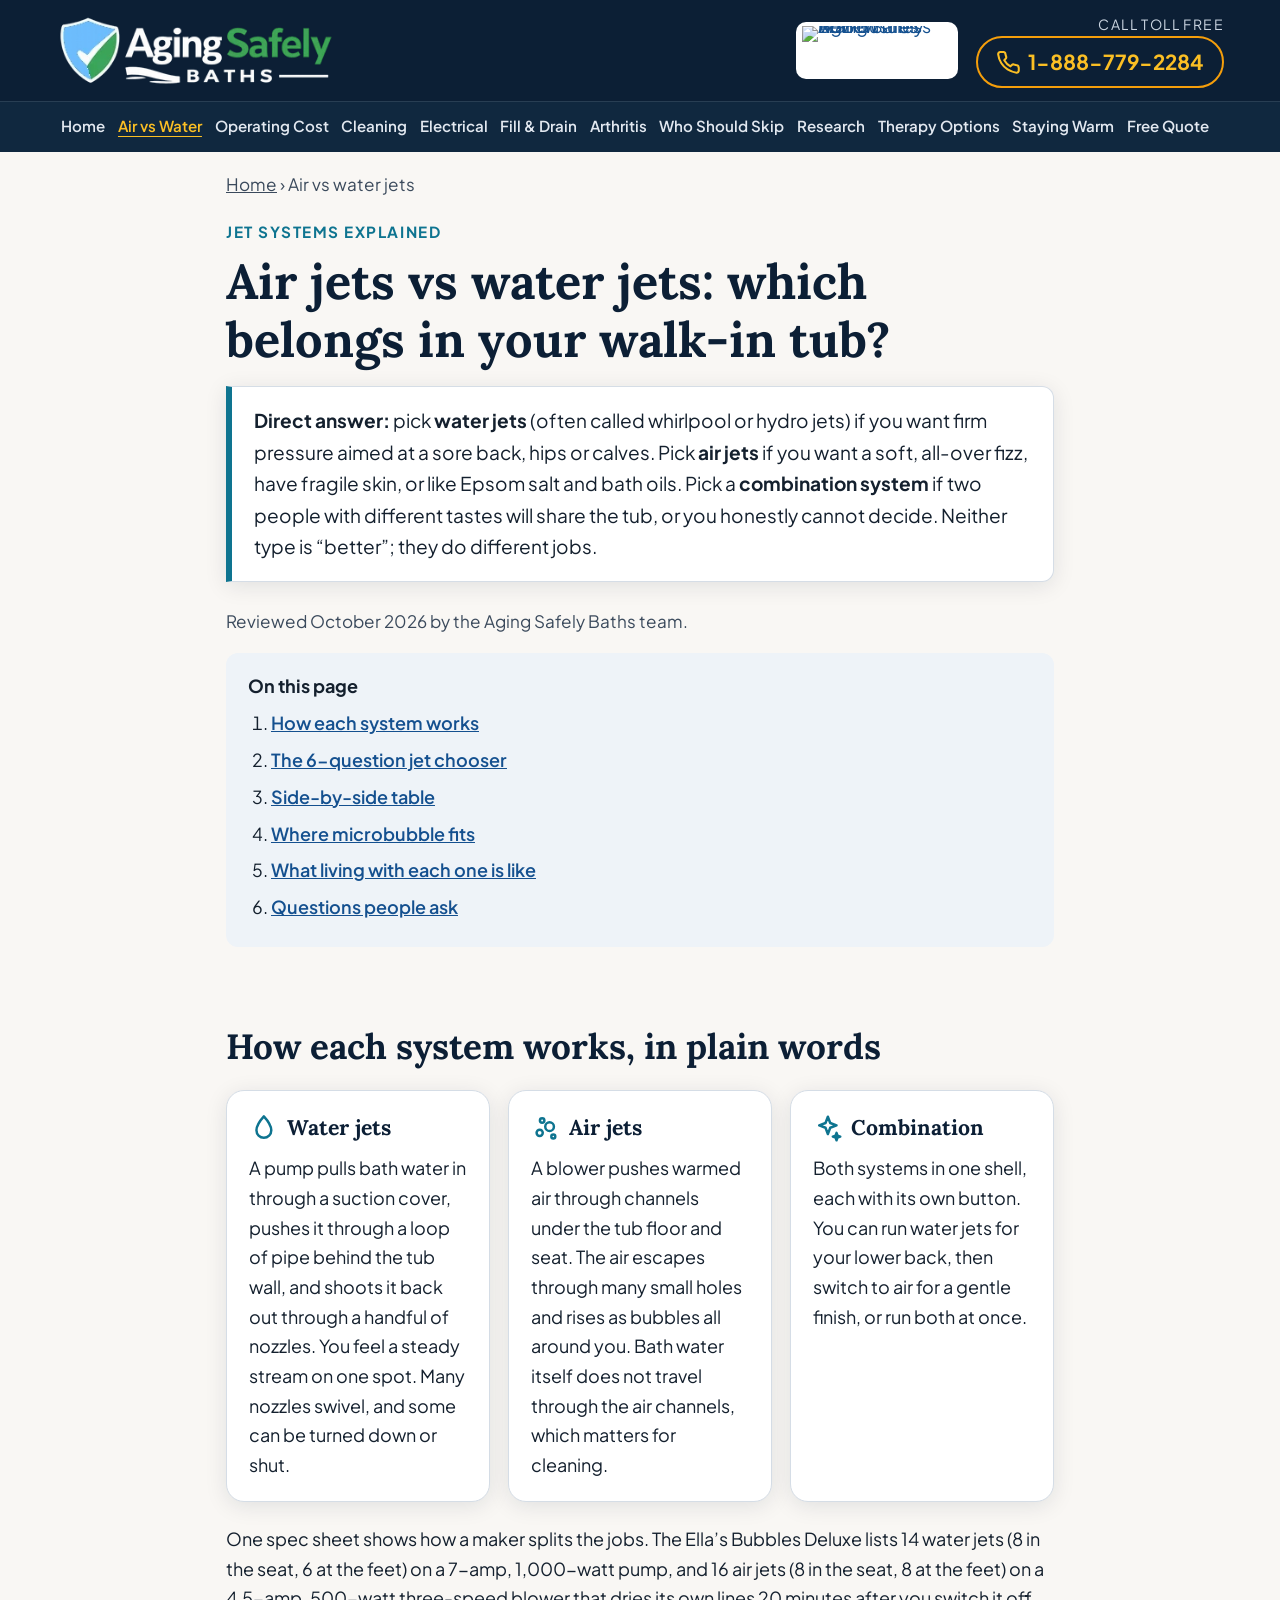
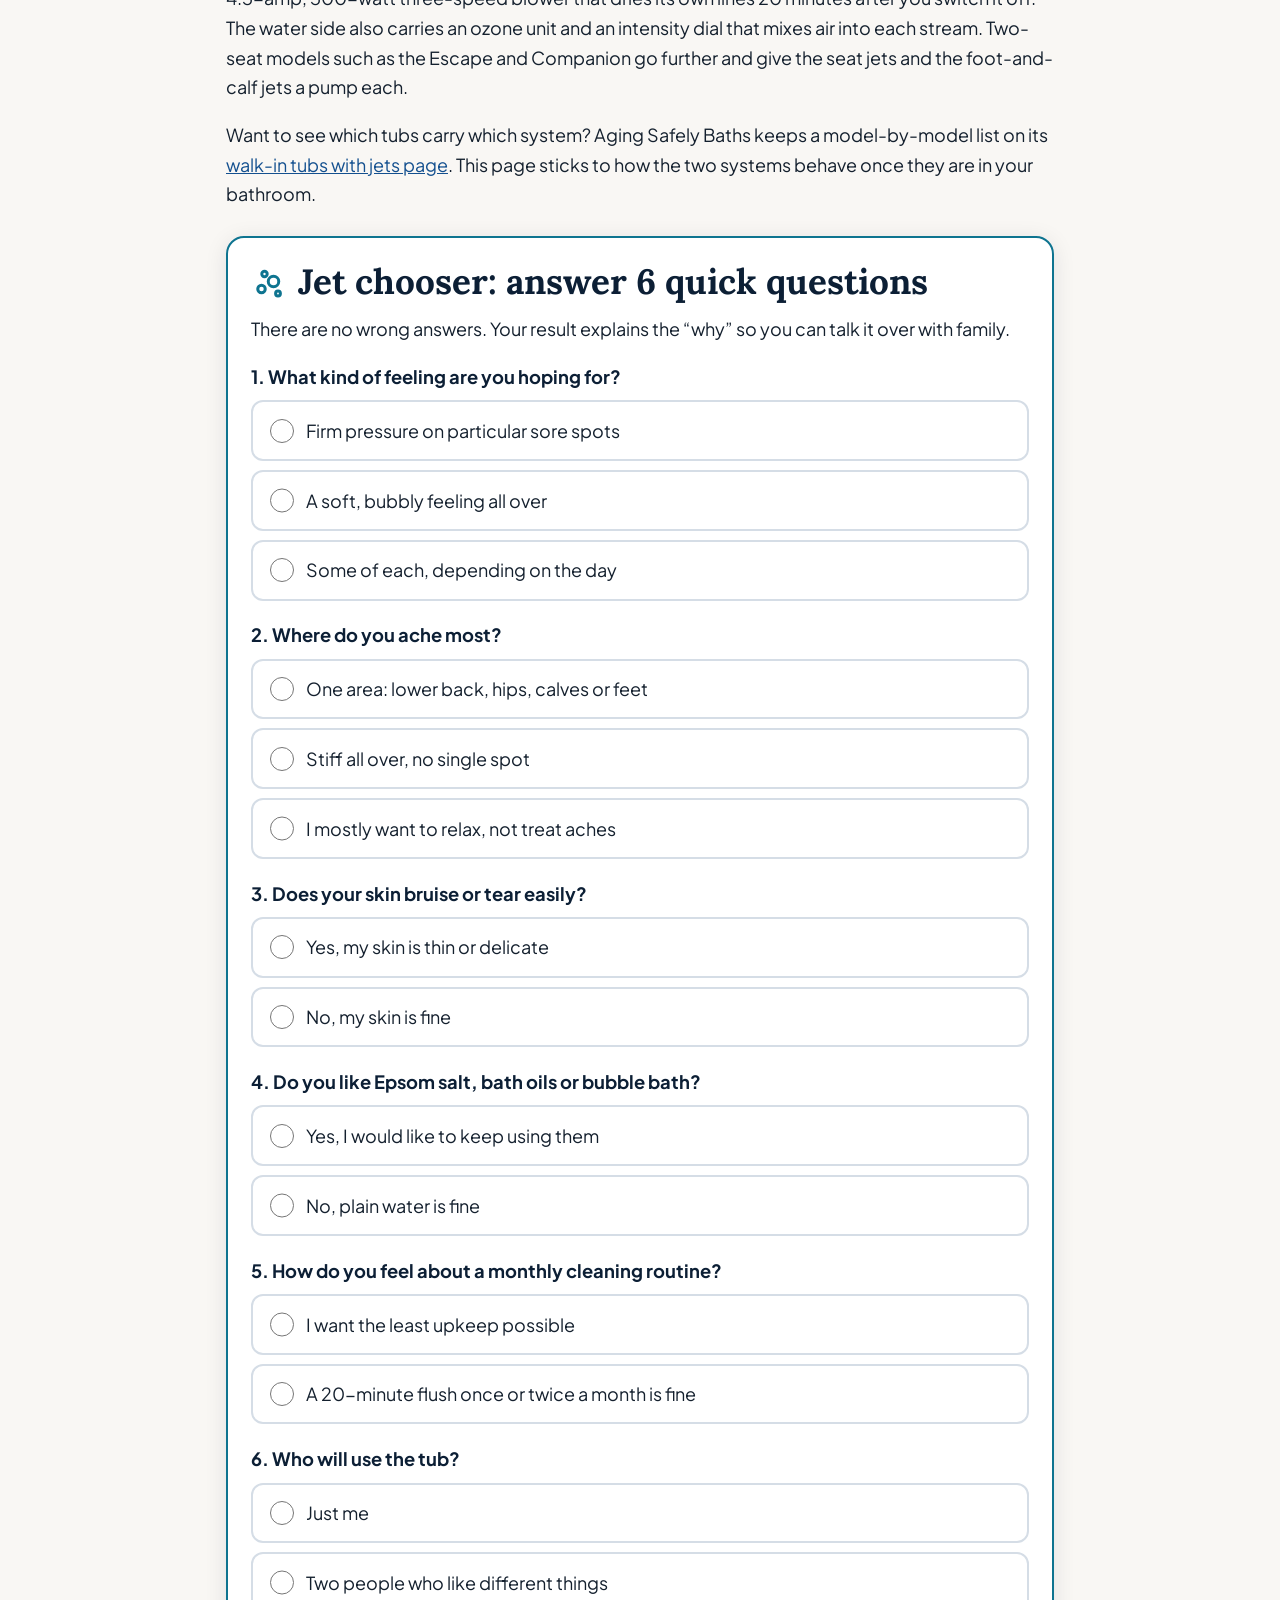
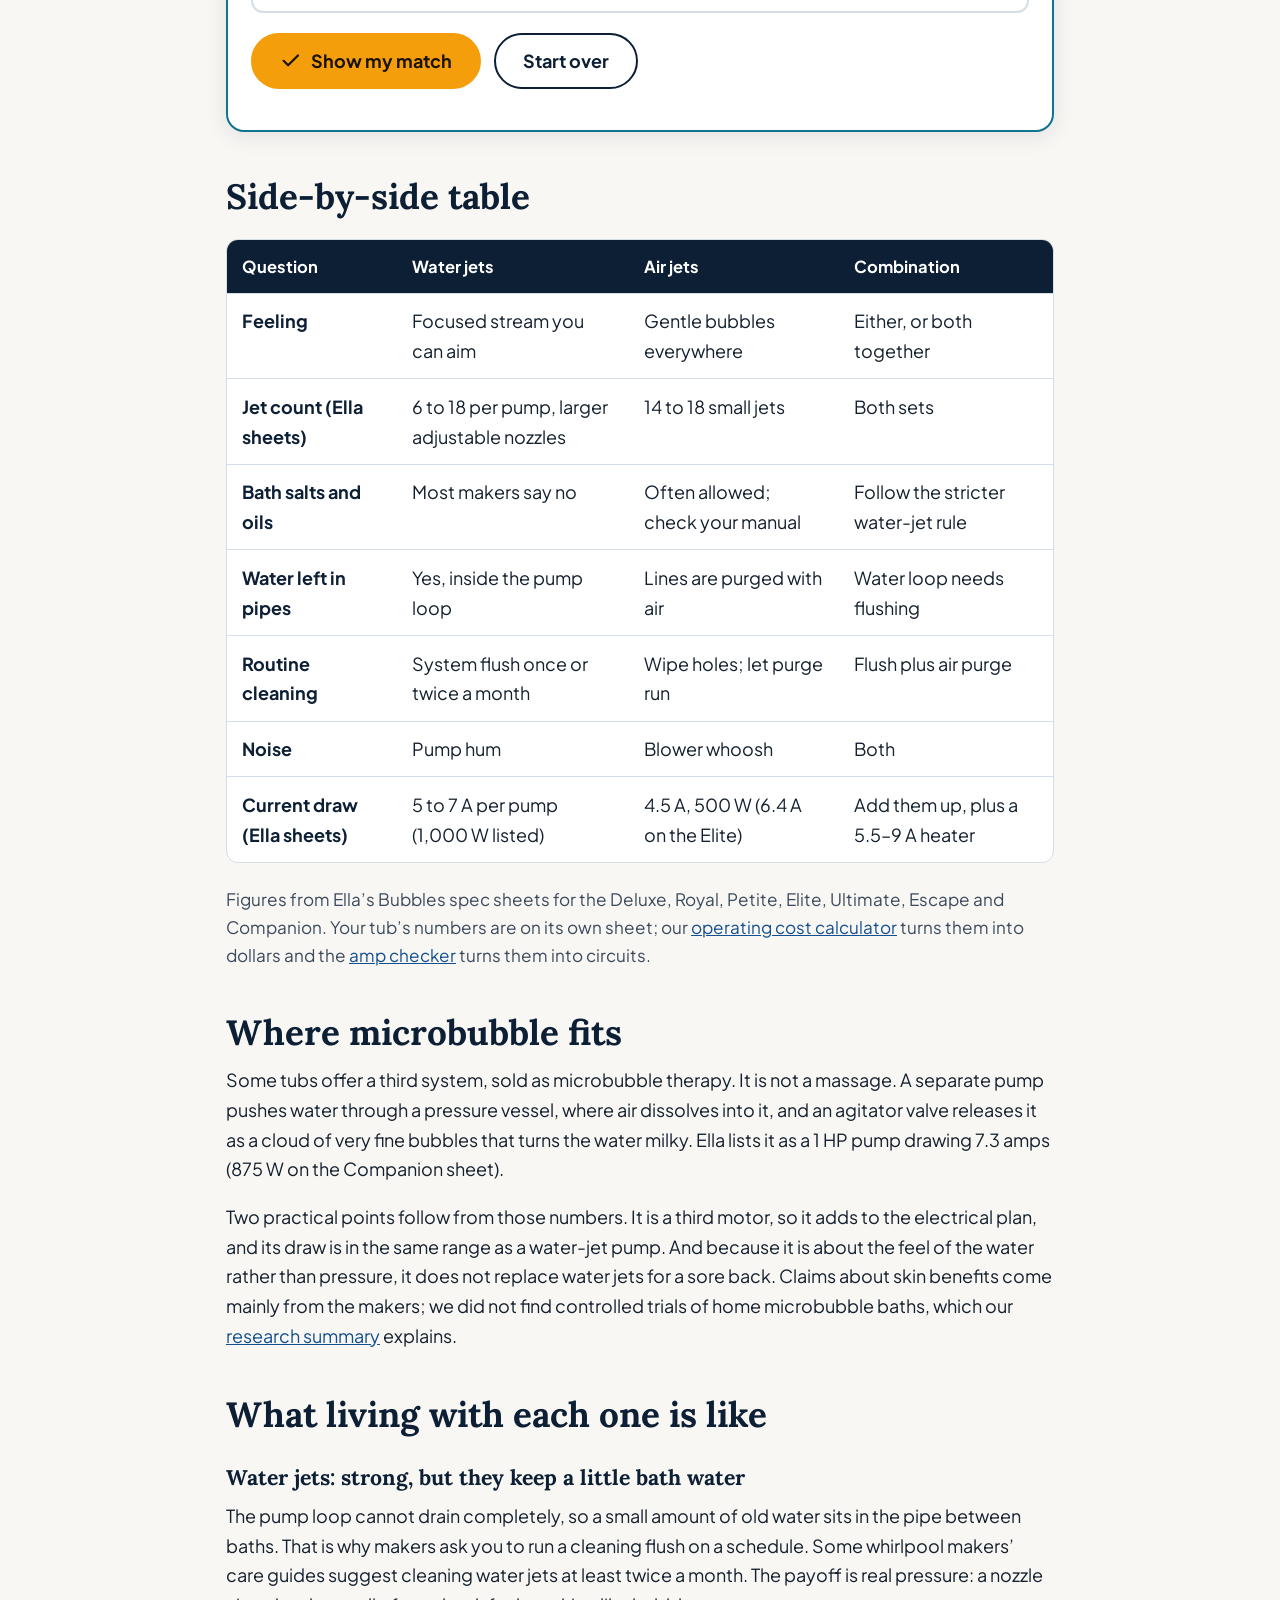
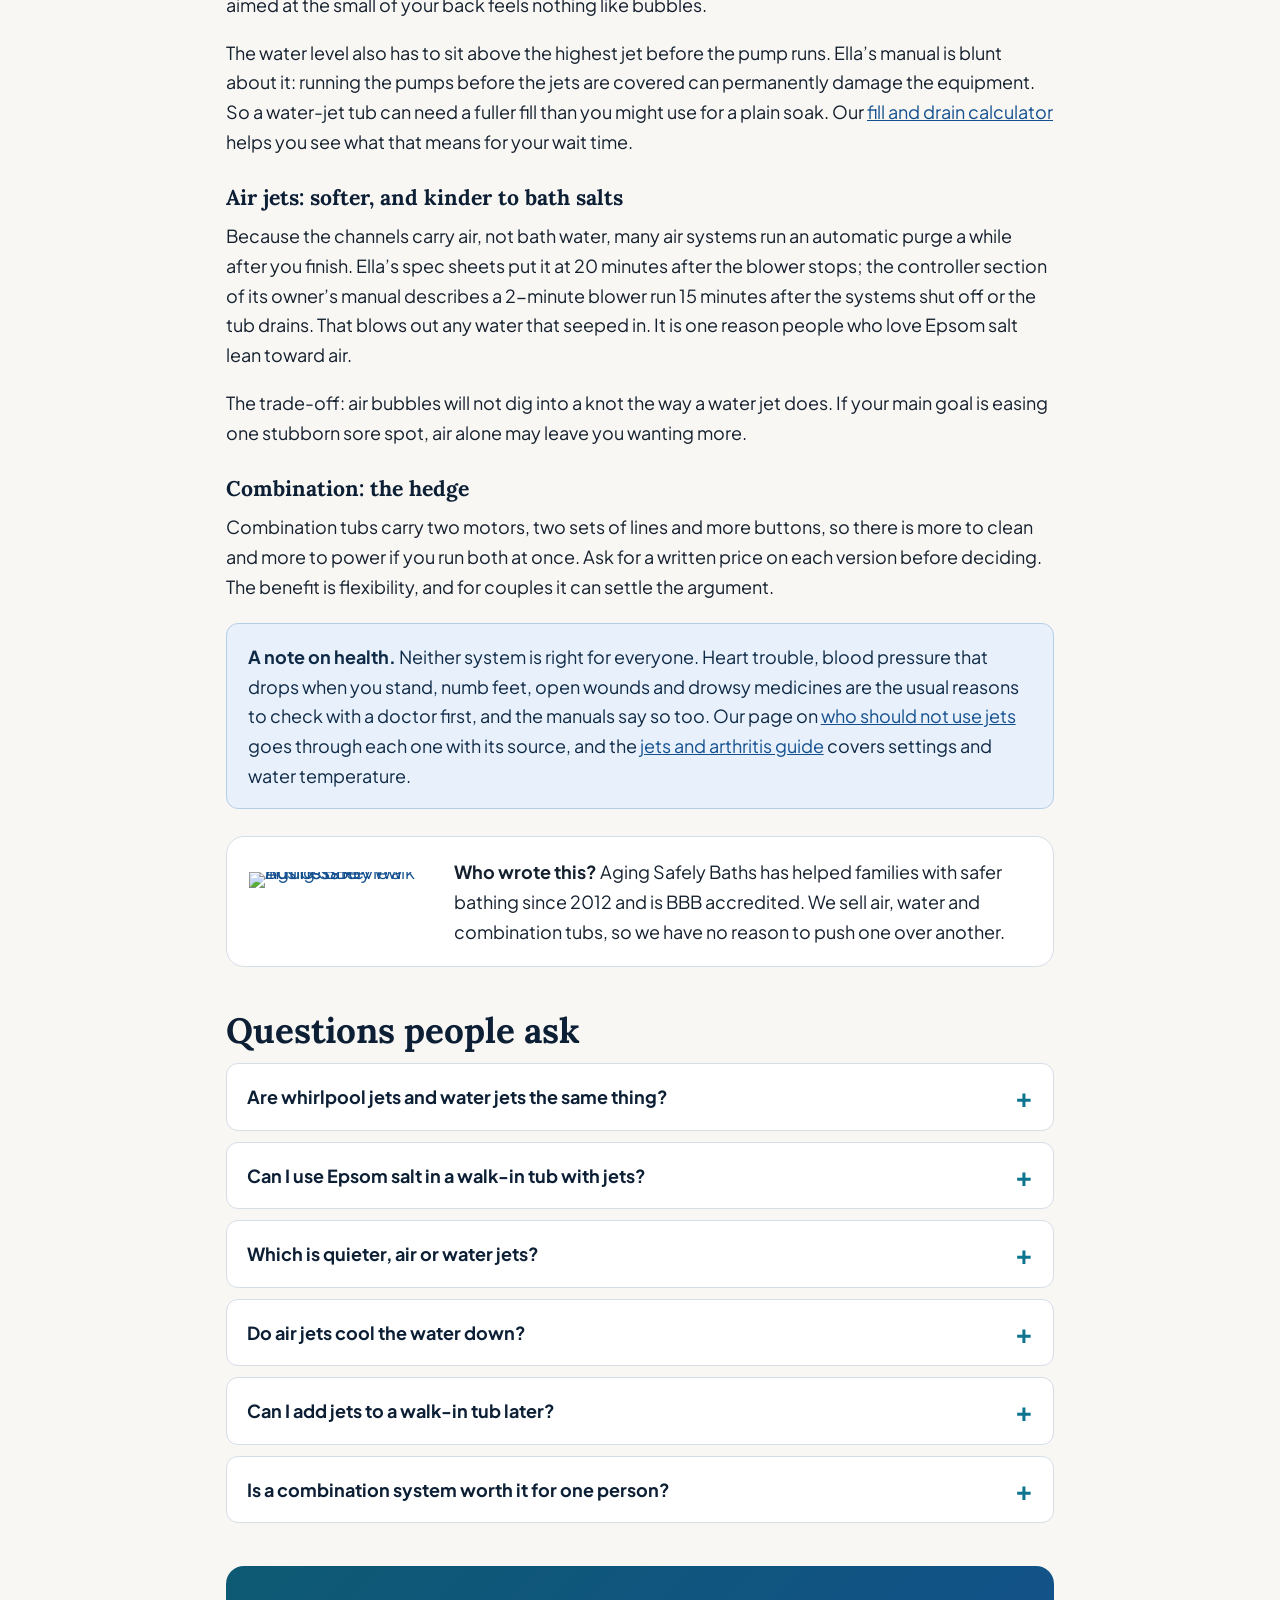
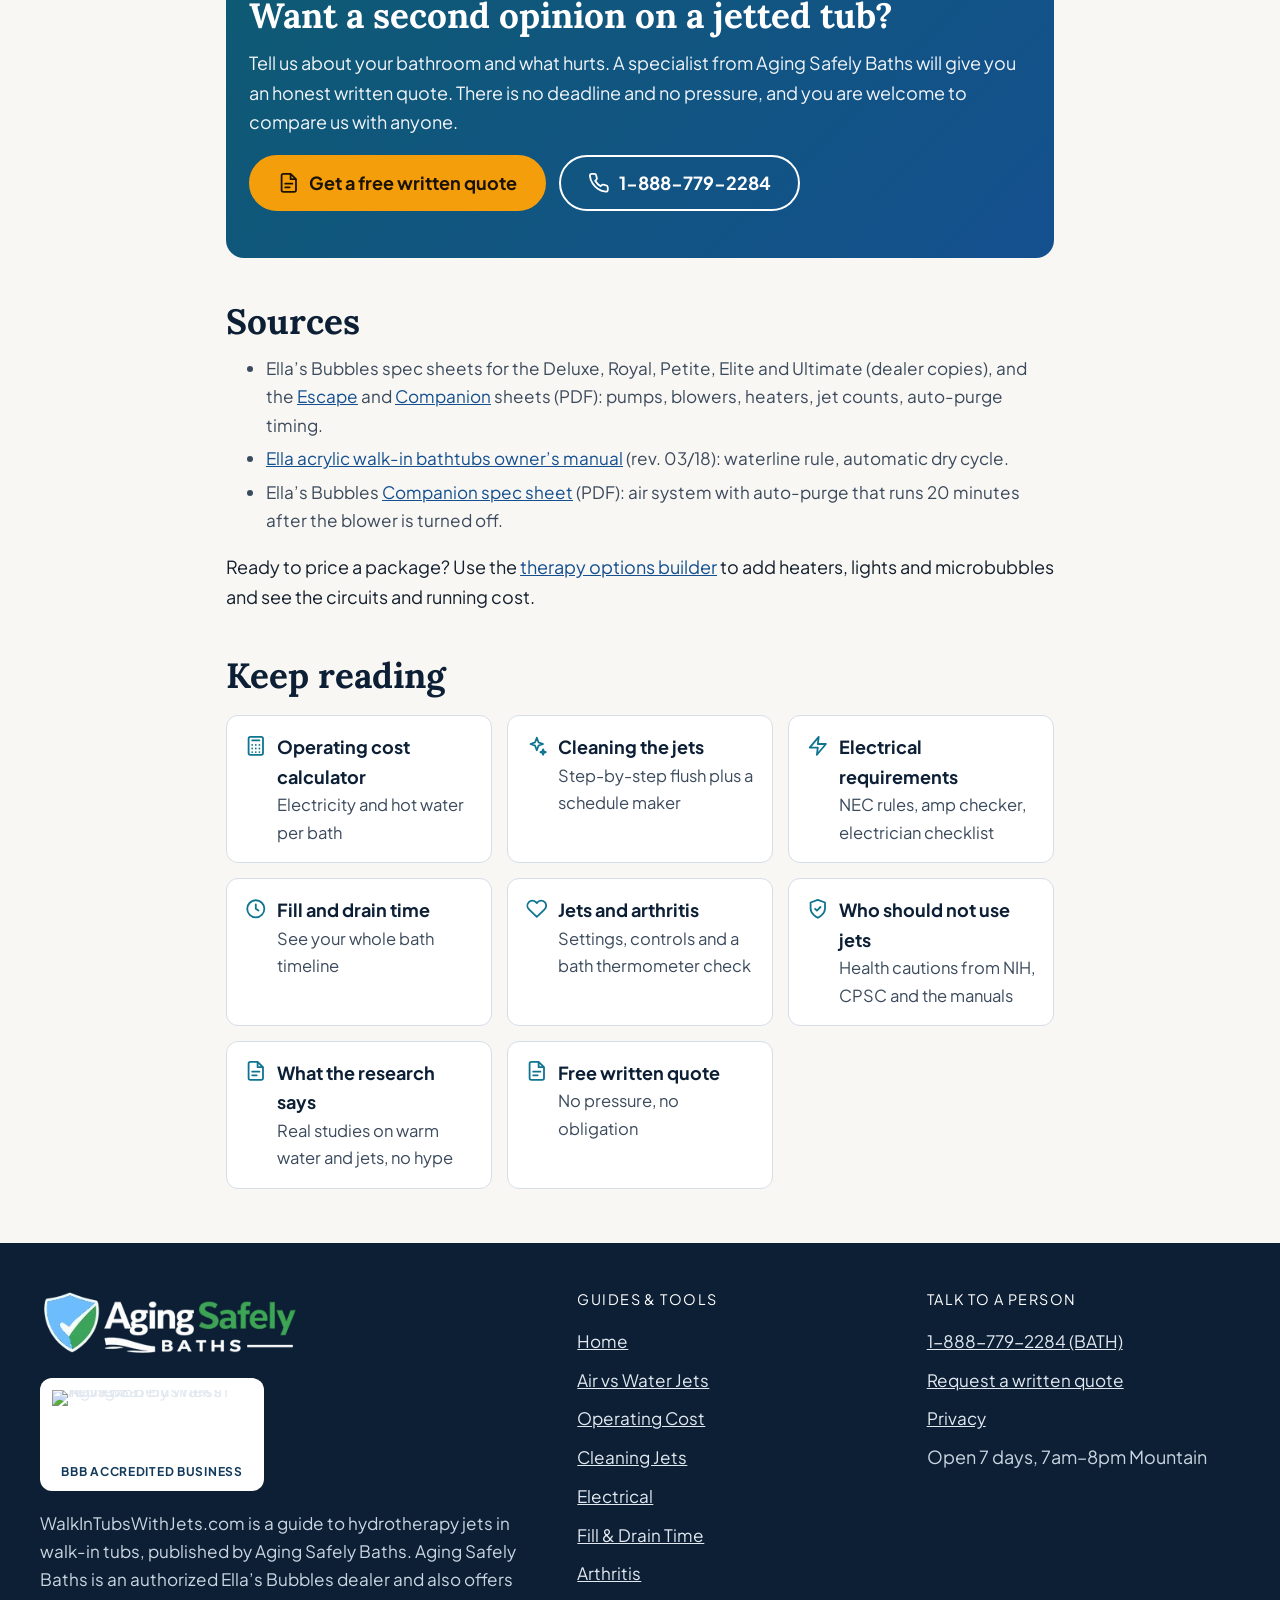
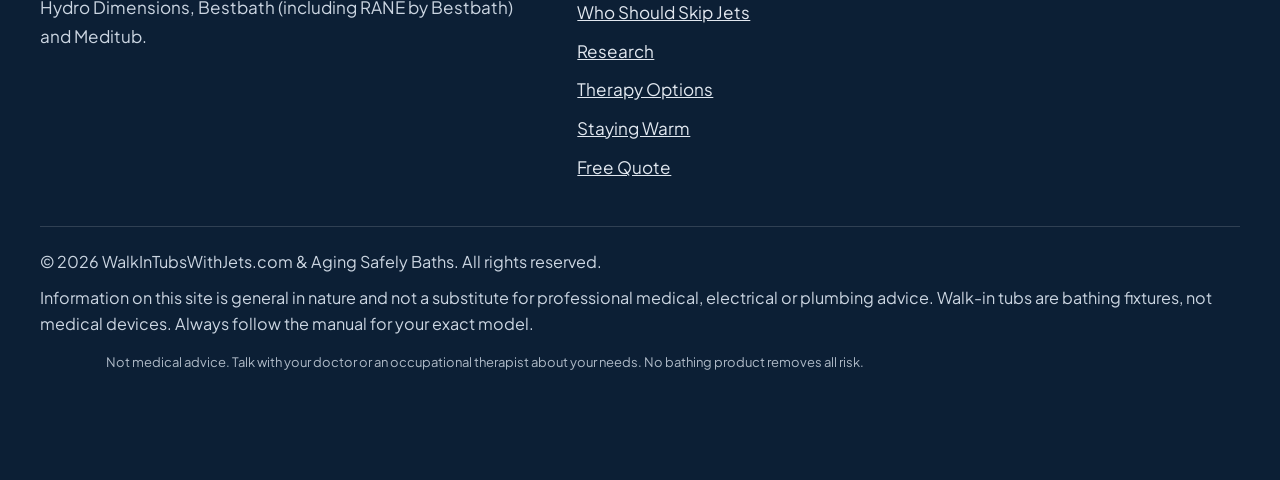
==== commit 65fb80e6: "Liability wording: soften absolute safety, health and coverage claims; add footer disclaimer No bath" ====
--- a/air-vs-water-jets/index.html
+++ b/air-vs-water-jets/index.html
@@ -185,7 +185,7 @@
     <div>&copy; <span id="yr">2026</span> WalkInTubsWithJets.com &amp; Aging Safely Baths. All rights reserved.</div>
     <div>Information on this site is general in nature and not a substitute for professional medical, electrical or plumbing advice. Walk-in tubs are bathing fixtures, not medical devices. Always follow the manual for your exact model.</div>
   </div>
-</footer>
+<p class="liability-note" style="max-width:1100px;margin:14px auto 0;padding:0 16px;font-size:13px;line-height:1.55;opacity:.85">Not medical advice. Talk with your doctor or an occupational therapist about your needs. No bathing product removes all risk.</p></footer>
 <div class="mbar"><a class="m-call" href="tel:+18887792284"><svg class="ico" aria-hidden="true"><use href="#i-phone"/></svg> Call</a><a class="m-quote" href="/free-quote/"><svg class="ico" aria-hidden="true"><use href="#i-doc"/></svg> Free quote</a></div>
 <script src="/assets/jets.js" defer></script>
 <script>
